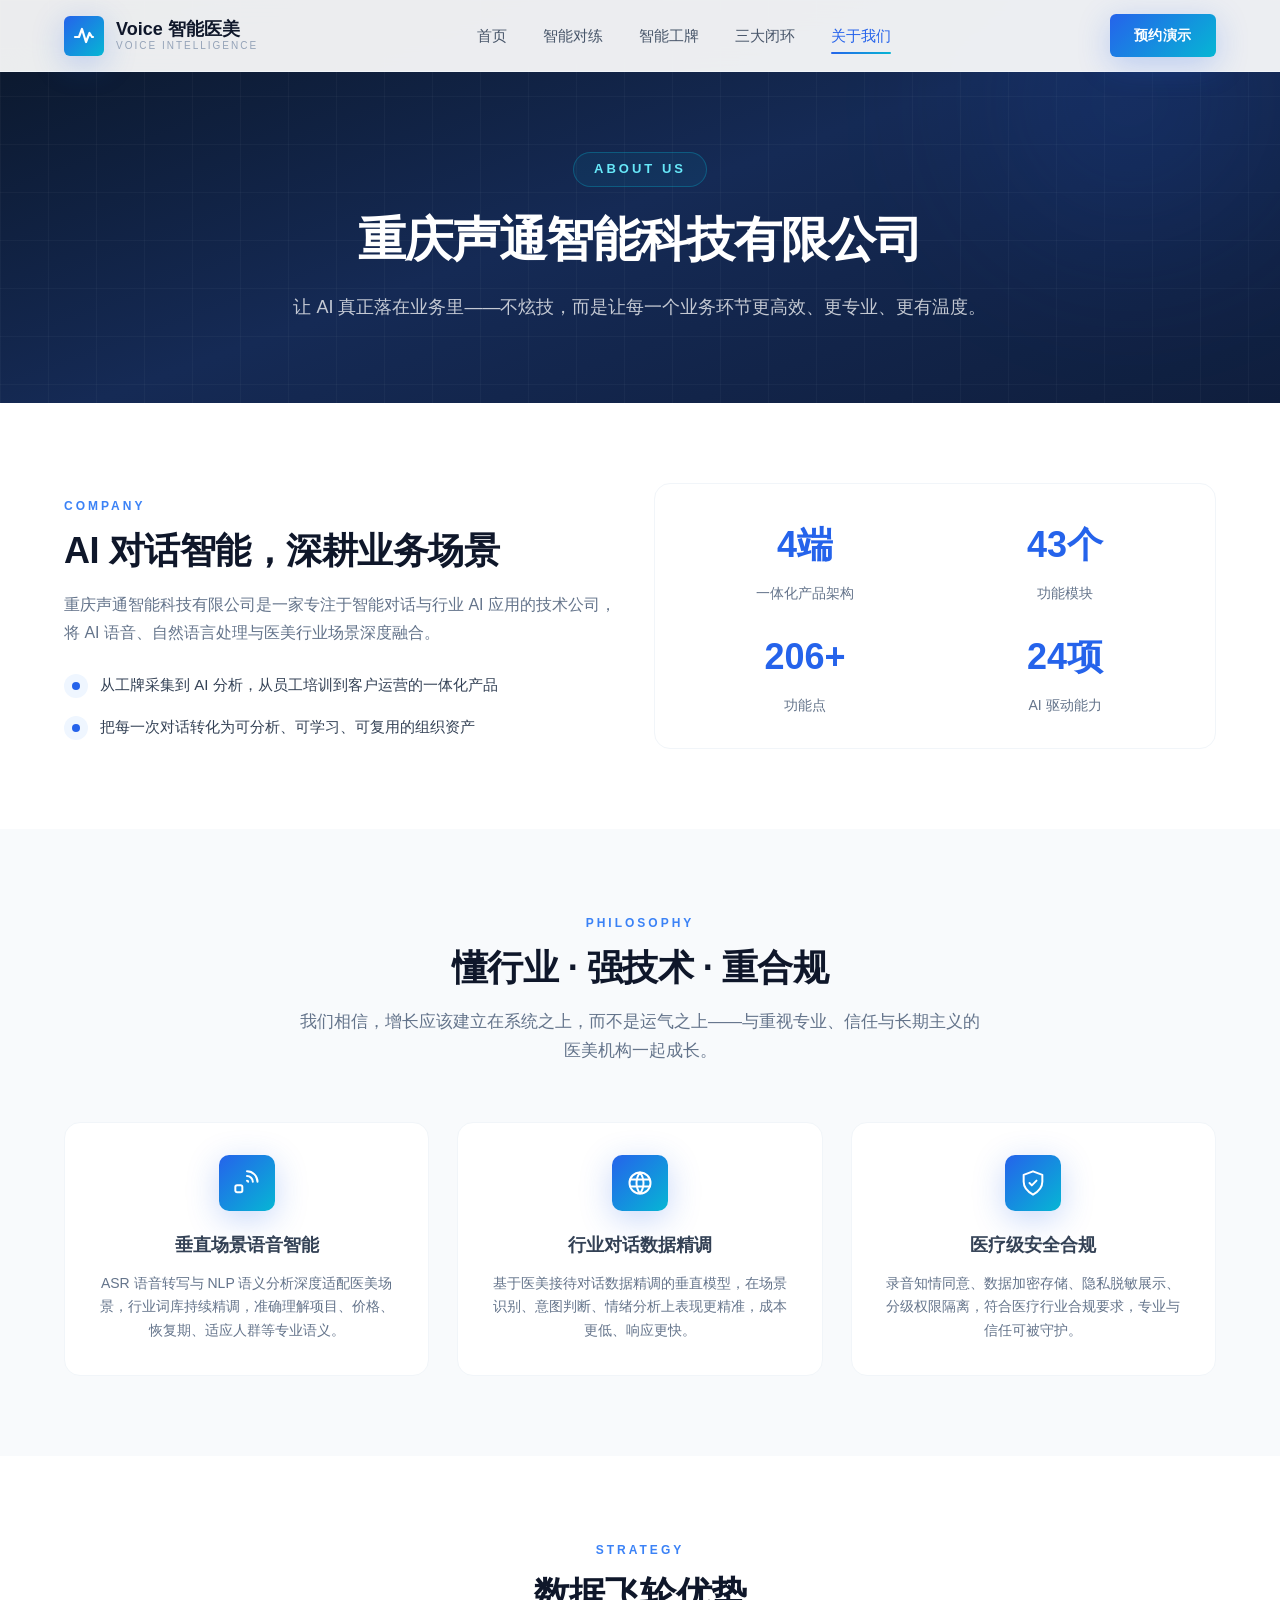
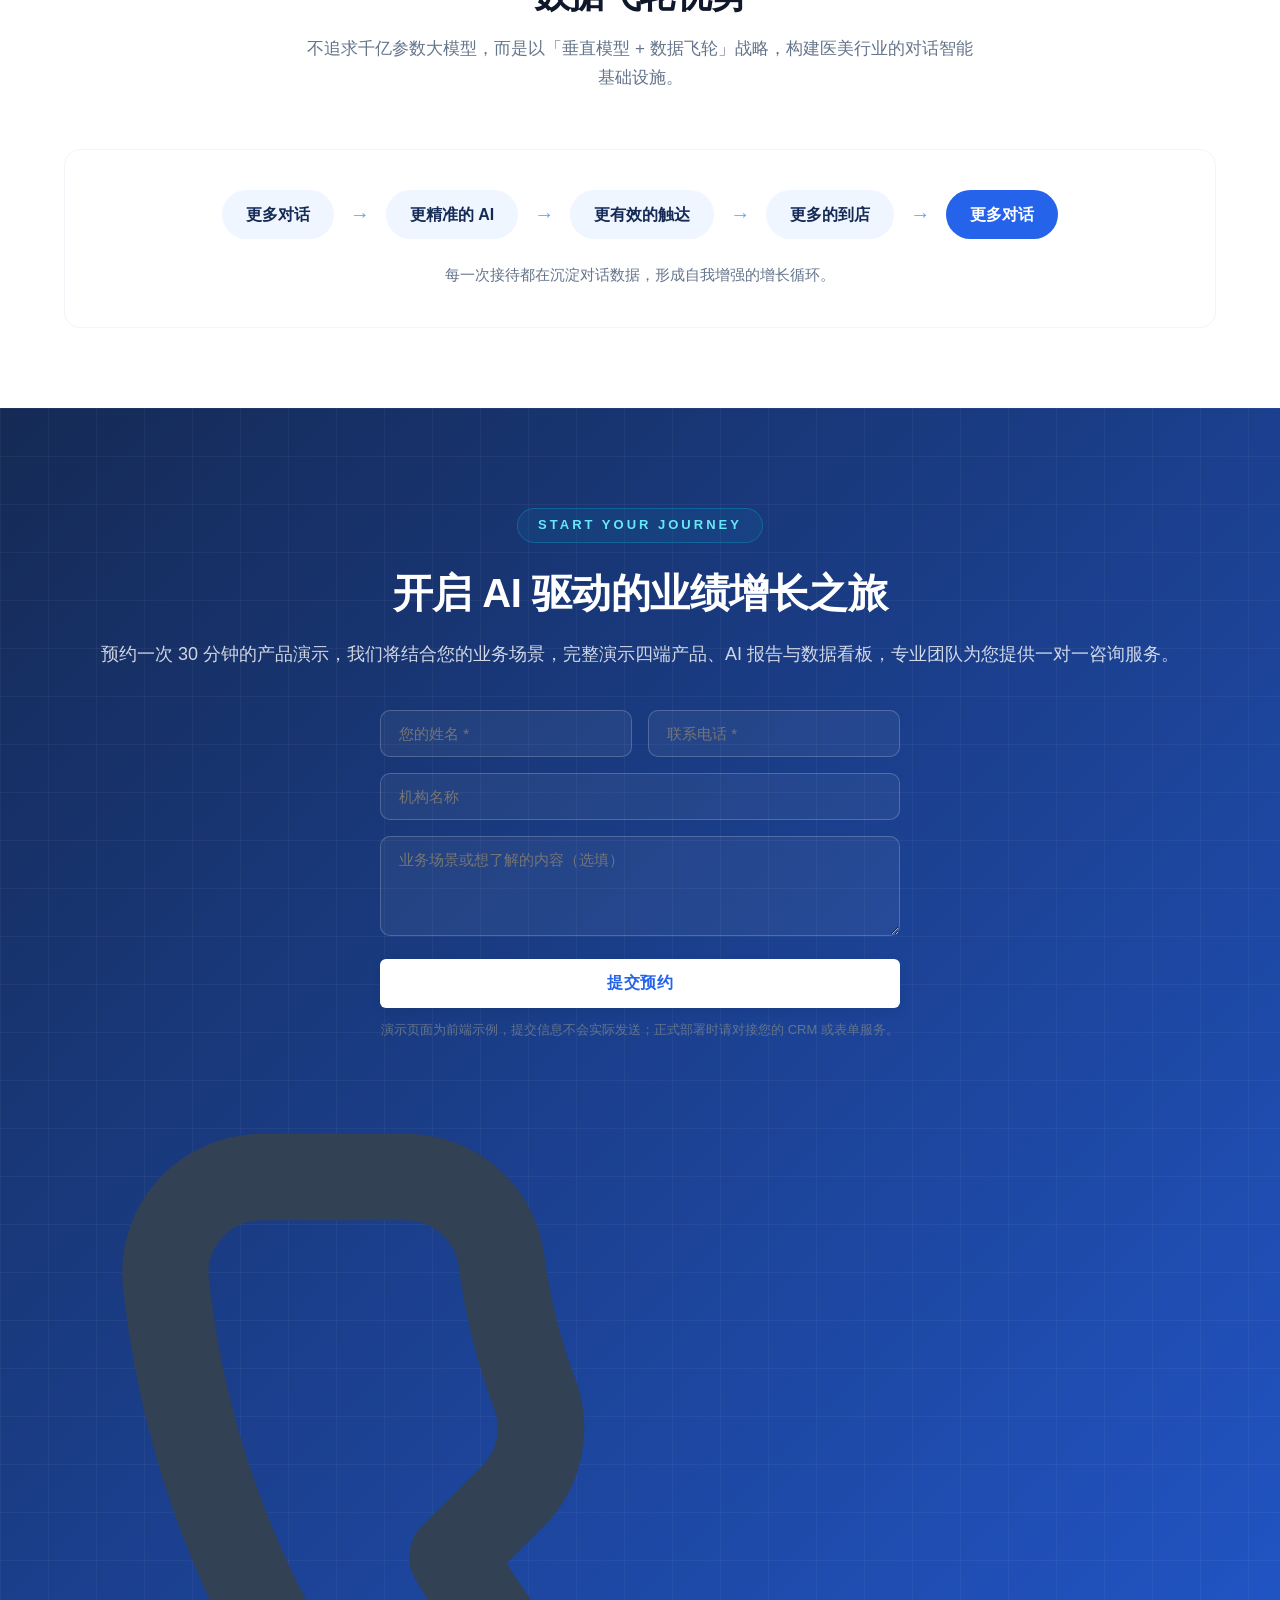
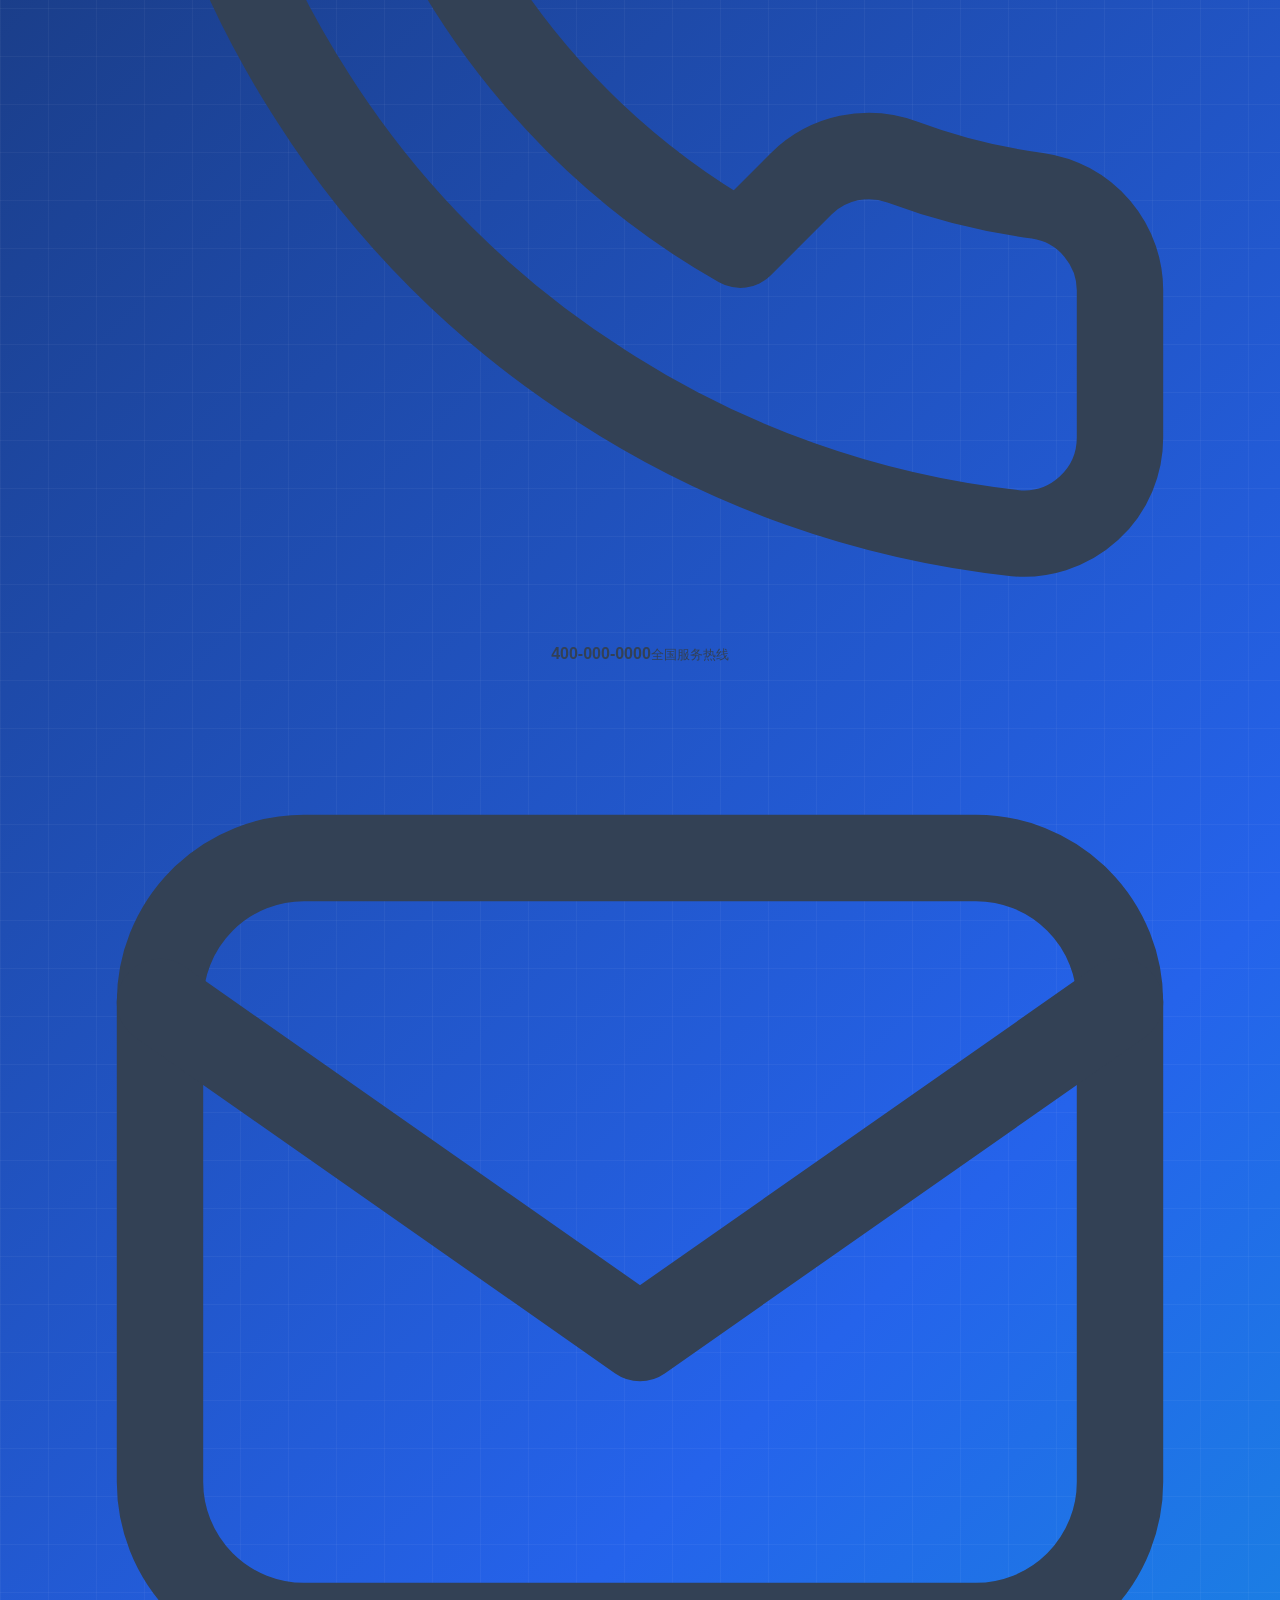
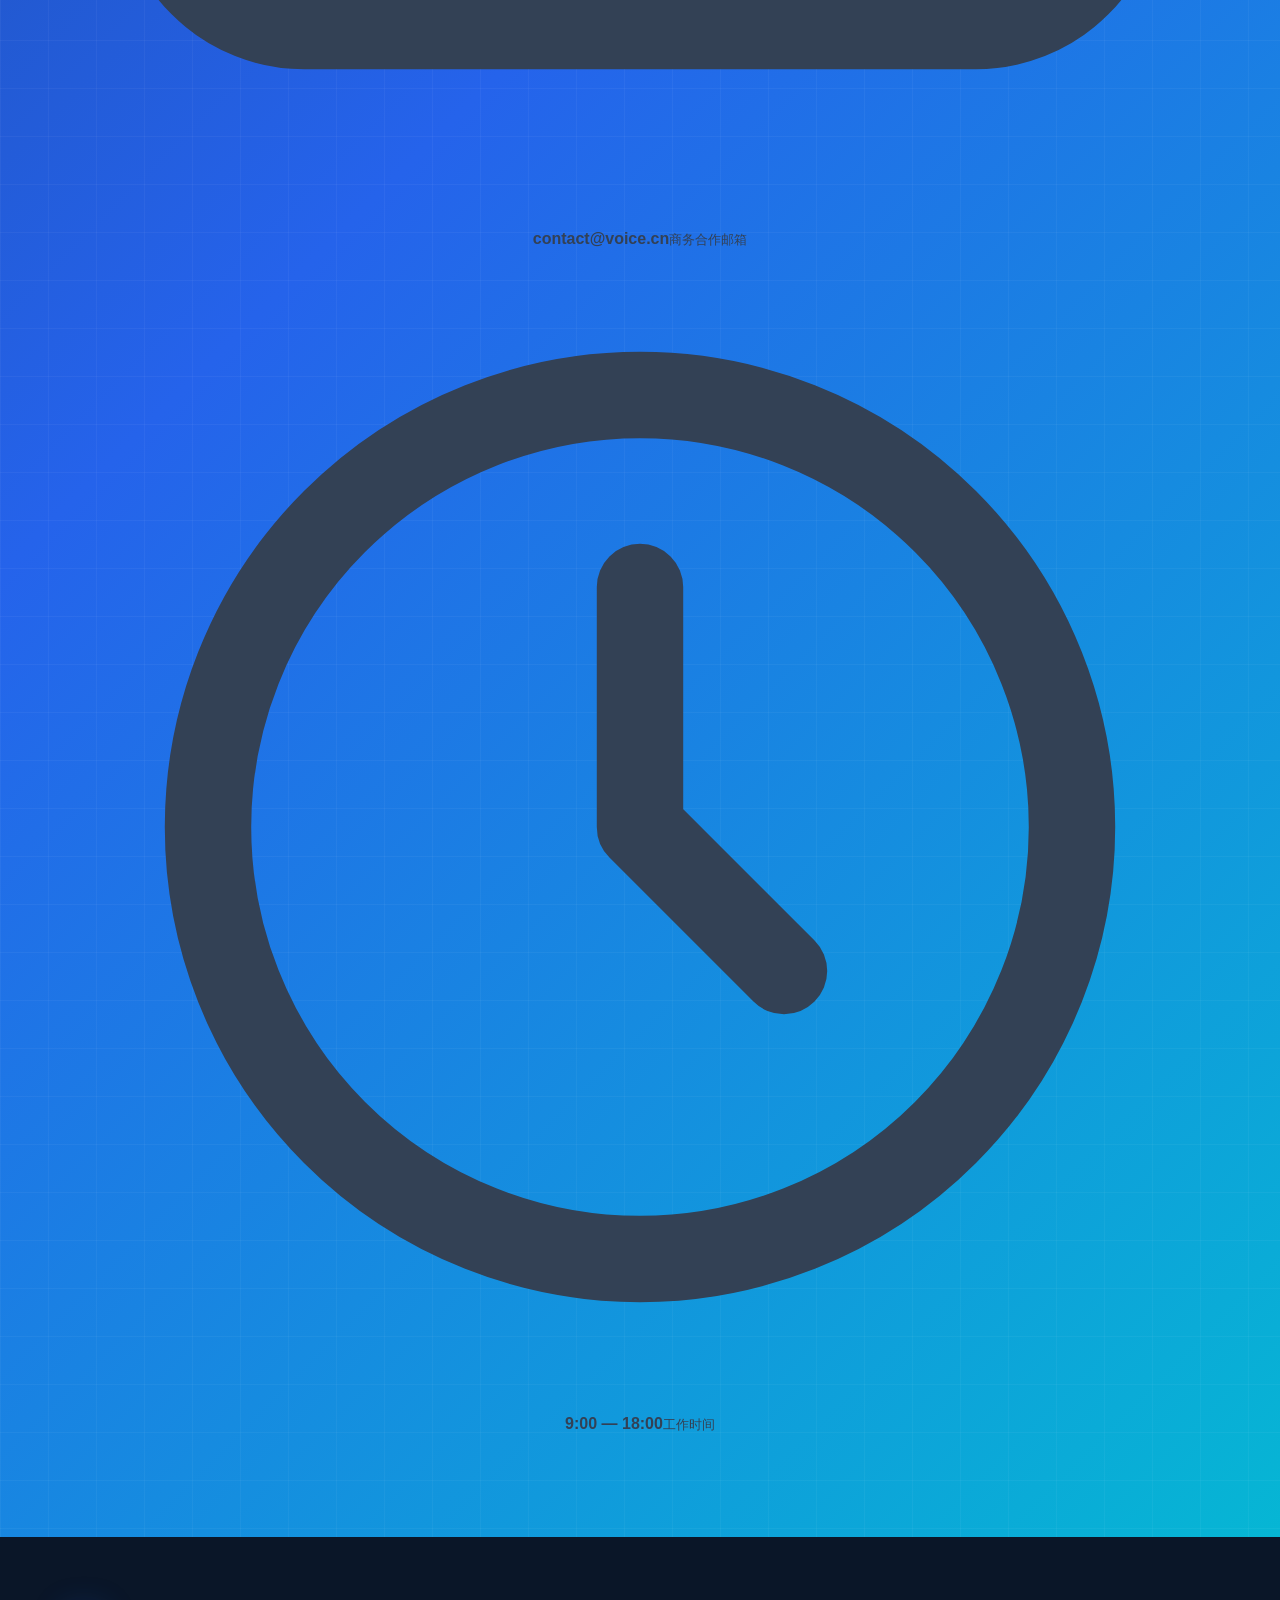
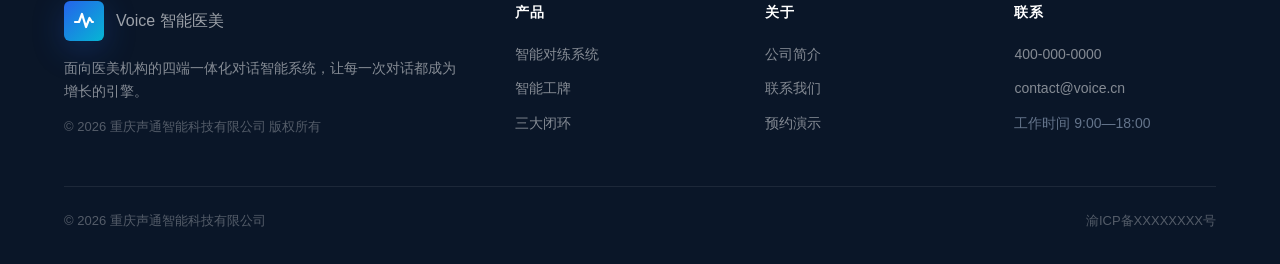
==== about.html @ 29c5d03e "重构官网：科技蓝设计系统 + 5页面多页站点 - 全新科技蓝视觉系统（Pure Tech Blue），替换旧版紫色主题 - 5页面：index(首页) / product-coach(智能对练) / " ====
<!DOCTYPE html>
<html lang="zh-CN">
<head>
<meta charset="UTF-8">
<meta name="viewport" content="width=device-width, initial-scale=1.0">
<title>关于我们 | Voice 智能医美 · 重庆声通智能科技</title>
<meta name="description" content="重庆声通智能科技有限公司，专注智能对话与行业 AI 应用，让 AI 真正落在业务里。">
<link rel="icon" href="data:image/svg+xml,%3Csvg xmlns='http://www.w3.org/2000/svg' viewBox='0 0 64 64'%3E%3Cdefs%3E%3ClinearGradient id='g' x1='0' y1='0' x2='64' y2='64'%3E%3Cstop offset='0' stop-color='%232563eb'/%3E%3Cstop offset='1' stop-color='%2306b6d4'/%3E%3C/linearGradient%3E%3C/defs%3E%3Crect width='64' height='64' rx='16' fill='url(%23g)'/%3E%3Cpath d='M12 36h8l5-12 8 22 7-16 5 6h7' fill='none' stroke='%23fff' stroke-width='4.5' stroke-linecap='round' stroke-linejoin='round'/%3E%3C/svg%3E">
<link rel="stylesheet" href="./assets/voice.css">
</head>
<body>

<!-- ============ HEADER ============ -->
<header class="site-header" id="siteHeader">
  <div class="header-inner">
    <a class="logo" href="./index.html">
      <span class="logo-mark"><svg viewBox="0 0 24 24" fill="none" stroke="#fff" stroke-width="2.2" stroke-linecap="round" stroke-linejoin="round"><path d="M3 13h4l3-8 4 13 3.5-9 2.5 4H21"></path></svg></span>
      <span>Voice 智能医美<small>VOICE INTELLIGENCE</small></span>
    </a>
    <nav class="nav">
      <a class="nav__link" href="./index.html">首页</a>
      <a class="nav__link" href="./product-coach.html">智能对练</a>
      <a class="nav__link" href="./product-badge.html">智能工牌</a>
      <a class="nav__link" href="./closed-loop.html">三大闭环</a>
      <a class="nav__link active" href="./about.html">关于我们</a>
    </nav>
    <div class="header-actions">
      <a class="btn btn-primary" href="#contact">预约演示</a>
      <button class="nav-toggle" id="navToggle" aria-label="菜单"><span class="nav-toggle__bar"></span><span class="nav-toggle__bar"></span><span class="nav-toggle__bar"></span></button>
    </div>
  </div>
  <div class="nav-panel" id="navPanel">
    <a href="./index.html">首页</a><a href="./product-coach.html">智能对练</a><a href="./product-badge.html">智能工牌</a><a href="./closed-loop.html">三大闭环</a><a href="./about.html">关于我们</a><a href="#contact" class="btn btn-primary">预约演示</a>
  </div>
</header>

<!-- ============ PAGE HERO ============ -->
<section class="page-hero">
  <div class="hero-grid"></div>
  <div class="hero-glow hero-glow--1"></div>
  <div class="container">
    <div class="hero-kicker">ABOUT US</div>
    <h1 class="page-hero__title">重庆声通智能科技有限公司</h1>
    <p class="page-hero__desc">让 AI 真正落在业务里——不炫技，而是让每一个业务环节更高效、更专业、更有温度。</p>
  </div>
</section>

<!-- ============ 公司简介 ============ -->
<section class="section">
  <div class="container">
    <div class="grid-2" style="align-items:center;">
      <div class="sr-item">
        <span class="section-kicker">COMPANY</span>
        <h2 class="section-title" style="text-align:left;">AI 对话智能，深耕业务场景</h2>
        <p style="font-size:16px;color:var(--gray-500);line-height:1.8;margin-bottom:24px;">重庆声通智能科技有限公司是一家专注于智能对话与行业 AI 应用的技术公司，将 AI 语音、自然语言处理与医美行业场景深度融合。</p>
        <ul style="display:flex;flex-direction:column;gap:16px;">
          <li style="display:flex;gap:12px;align-items:start;">
            <span style="width:24px;height:24px;background:var(--blue-50);border-radius:50%;display:flex;align-items:center;justify-content:center;flex-shrink:0;margin-top:2px;">
              <span style="width:8px;height:8px;background:var(--blue-600);border-radius:50%;"></span>
            </span>
            <span style="font-size:15px;color:var(--gray-700);line-height:1.7;">从工牌采集到 AI 分析，从员工培训到客户运营的一体化产品</span>
          </li>
          <li style="display:flex;gap:12px;align-items:start;">
            <span style="width:24px;height:24px;background:var(--blue-50);border-radius:50%;display:flex;align-items:center;justify-content:center;flex-shrink:0;margin-top:2px;">
              <span style="width:8px;height:8px;background:var(--blue-600);border-radius:50%;"></span>
            </span>
            <span style="font-size:15px;color:var(--gray-700);line-height:1.7;">把每一次对话转化为可分析、可学习、可复用的组织资产</span>
          </li>
        </ul>
      </div>
      <div class="card sr-item" style="transition-delay:0.1s;">
        <div style="display:grid;grid-template-columns:1fr 1fr;gap:24px;text-align:center;">
          <div>
            <div style="font-size:36px;font-weight:700;color:var(--blue-600);margin-bottom:8px;">4端</div>
            <div style="font-size:14px;color:var(--gray-500);">一体化产品架构</div>
          </div>
          <div>
            <div style="font-size:36px;font-weight:700;color:var(--blue-600);margin-bottom:8px;">43个</div>
            <div style="font-size:14px;color:var(--gray-500);">功能模块</div>
          </div>
          <div>
            <div style="font-size:36px;font-weight:700;color:var(--blue-600);margin-bottom:8px;">206+</div>
            <div style="font-size:14px;color:var(--gray-500);">功能点</div>
          </div>
          <div>
            <div style="font-size:36px;font-weight:700;color:var(--blue-600);margin-bottom:8px;">24项</div>
            <div style="font-size:14px;color:var(--gray-500);">AI 驱动能力</div>
          </div>
        </div>
      </div>
    </div>
  </div>
</section>

<!-- ============ 核心理念 ============ -->
<section class="section section--gray">
  <div class="container">
    <div class="section-head">
      <span class="section-kicker">PHILOSOPHY</span>
      <h2 class="section-title">懂行业 · 强技术 · 重合规</h2>
      <p class="section-desc">我们相信，增长应该建立在系统之上，而不是运气之上——与重视专业、信任与长期主义的医美机构一起成长。</p>
    </div>
    <div class="grid-3">
      <div class="card sr-item" style="text-align:center;">
        <div class="loop-card__icon" style="margin:0 auto 20px;"><svg viewBox="0 0 24 24" fill="none" stroke="currentColor" stroke-width="1.7" stroke-linecap="round" stroke-linejoin="round"><path d="M12 2a9 9 0 0 1 9 9"></path><path d="M12 6a5 5 0 0 1 5 5"></path><path d="M12 10a1 1 0 0 1 1 1"></path><rect x="2" y="14" width="6" height="6" rx="1.5"></rect></svg></div>
        <h3 style="font-size:18px;font-weight:700;margin-bottom:12px;">垂直场景语音智能</h3>
        <p style="font-size:14px;color:var(--gray-500);line-height:1.7;">ASR 语音转写与 NLP 语义分析深度适配医美场景，行业词库持续精调，准确理解项目、价格、恢复期、适应人群等专业语义。</p>
      </div>
      <div class="card sr-item" style="text-align:center;transition-delay:0.1s;">
        <div class="loop-card__icon" style="margin:0 auto 20px;"><svg viewBox="0 0 24 24" fill="none" stroke="currentColor" stroke-width="1.7" stroke-linecap="round" stroke-linejoin="round"><circle cx="12" cy="12" r="9"></circle><path d="M3.6 9h16.8M3.6 15h16.8M12 3a15 15 0 0 1 0 18M12 3a15 15 0 0 0 0 18"></path></svg></div>
        <h3 style="font-size:18px;font-weight:700;margin-bottom:12px;">行业对话数据精调</h3>
        <p style="font-size:14px;color:var(--gray-500);line-height:1.7;">基于医美接待对话数据精调的垂直模型，在场景识别、意图判断、情绪分析上表现更精准，成本更低、响应更快。</p>
      </div>
      <div class="card sr-item" style="text-align:center;transition-delay:0.2s;">
        <div class="loop-card__icon" style="margin:0 auto 20px;"><svg viewBox="0 0 24 24" fill="none" stroke="currentColor" stroke-width="1.7" stroke-linecap="round" stroke-linejoin="round"><path d="M12 2l8 3v6c0 5-3.5 8.5-8 11-4.5-2.5-8-6-8-11V5l8-3z"></path><path d="M9 12l2 2 4-4"></path></svg></div>
        <h3 style="font-size:18px;font-weight:700;margin-bottom:12px;">医疗级安全合规</h3>
        <p style="font-size:14px;color:var(--gray-500);line-height:1.7;">录音知情同意、数据加密存储、隐私脱敏展示、分级权限隔离，符合医疗行业合规要求，专业与信任可被守护。</p>
      </div>
    </div>
  </div>
</section>

<!-- ============ 数据飞轮战略 ============ -->
<section class="section">
  <div class="container">
    <div class="section-head">
      <span class="section-kicker">STRATEGY</span>
      <h2 class="section-title">数据飞轮优势</h2>
      <p class="section-desc">不追求千亿参数大模型，而是以「垂直模型 + 数据飞轮」战略，构建医美行业的对话智能基础设施。</p>
    </div>
    <div class="card sr-item" style="padding:40px;text-align:center;">
      <div style="display:flex;flex-wrap:wrap;align-items:center;justify-content:center;gap:16px;font-size:16px;font-weight:600;color:var(--gray-700);">
        <span style="padding:12px 24px;background:var(--blue-50);border-radius:9999px;color:var(--blue-700);">更多对话</span>
        <span style="color:var(--blue-400);font-size:20px;">→</span>
        <span style="padding:12px 24px;background:var(--blue-50);border-radius:9999px;color:var(--blue-700);">更精准的 AI</span>
        <span style="color:var(--blue-400);font-size:20px;">→</span>
        <span style="padding:12px 24px;background:var(--blue-50);border-radius:9999px;color:var(--blue-700);">更有效的触达</span>
        <span style="color:var(--blue-400);font-size:20px;">→</span>
        <span style="padding:12px 24px;background:var(--blue-50);border-radius:9999px;color:var(--blue-700);">更多的到店</span>
        <span style="color:var(--blue-400);font-size:20px;">→</span>
        <span style="padding:12px 24px;background:var(--blue-600);border-radius:9999px;color:var(--white);">更多对话</span>
      </div>
      <p style="font-size:15px;color:var(--gray-500);margin-top:24px;max-width:600px;margin-left:auto;margin-right:auto;">每一次接待都在沉淀对话数据，形成自我增强的增长循环。</p>
    </div>
  </div>
</section>

<!-- ============ 联系/预约 ============ -->
<section class="cta-section" id="contact">
  <div class="container">
    <div class="cta-content">
      <div class="hero-kicker" style="margin-bottom:24px;">START YOUR JOURNEY</div>
      <h2 class="cta-title">开启 AI 驱动的业绩增长之旅</h2>
      <p class="cta-desc">预约一次 30 分钟的产品演示，我们将结合您的业务场景，完整演示四端产品、AI 报告与数据看板，专业团队为您提供一对一咨询服务。</p>
      <form id="demoForm" style="max-width:520px;margin:0 auto 40px;">
        <div style="display:flex;gap:16px;margin-bottom:16px;">
          <input type="text" placeholder="您的姓名 *" required style="flex:1;padding:14px 18px;border:1px solid rgba(255,255,255,0.2);background:rgba(255,255,255,0.05);border-radius:10px;color:white;font-size:15px;font-family:inherit;outline:none;" onfocus="this.style.borderColor='rgba(37,99,235,0.6)'" onblur="this.style.borderColor='rgba(255,255,255,0.2)'">
          <input type="tel" placeholder="联系电话 *" required style="flex:1;padding:14px 18px;border:1px solid rgba(255,255,255,0.2);background:rgba(255,255,255,0.05);border-radius:10px;color:white;font-size:15px;font-family:inherit;outline:none;" onfocus="this.style.borderColor='rgba(37,99,235,0.6)'" onblur="this.style.borderColor='rgba(255,255,255,0.2)'">
        </div>
        <input type="text" placeholder="机构名称" style="width:100%;padding:14px 18px;border:1px solid rgba(255,255,255,0.2);background:rgba(255,255,255,0.05);border-radius:10px;color:white;font-size:15px;font-family:inherit;outline:none;margin-bottom:16px;" onfocus="this.style.borderColor='rgba(37,99,235,0.6)'" onblur="this.style.borderColor='rgba(255,255,255,0.2)'">
        <textarea placeholder="业务场景或想了解的内容（选填）" style="width:100%;padding:14px 18px;border:1px solid rgba(255,255,255,0.2);background:rgba(255,255,255,0.05);border-radius:10px;color:white;font-size:15px;font-family:inherit;outline:none;margin-bottom:16px;min-height:100px;resize:vertical;" onfocus="this.style.borderColor='rgba(37,99,235,0.6)'" onblur="this.style.borderColor='rgba(255,255,255,0.2)'"></textarea>
        <button type="submit" class="btn btn-white btn-lg" style="width:100%;">提交预约</button>
        <p style="font-size:13px;color:var(--gray-500);margin-top:12px;">演示页面为前端示例，提交信息不会实际发送；正式部署时请对接您的 CRM 或表单服务。</p>
      </form>
      <div id="formOk" style="display:none;max-width:400px;margin:0 auto 40px;padding:32px;background:rgba(37,99,235,0.1);border:1px solid rgba(37,99,235,0.3);border-radius:16px;">
        <b style="font-size:20px;color:white;display:block;margin-bottom:8px;">提交成功</b>
        <p style="font-size:15px;color:var(--gray-300);">我们将在 1 个工作日内与您联系。</p>
      </div>
      <div class="cta-contact">
        <div class="cta-contact-item">
          <svg viewBox="0 0 24 24" fill="none" stroke="currentColor" stroke-width="1.8" stroke-linecap="round" stroke-linejoin="round"><path d="M22 16.92v3a2 2 0 0 1-2.18 2 19.79 19.79 0 0 1-8.63-3.07 19.5 19.5 0 0 1-6-6 19.79 19.79 0 0 1-3.07-8.67A2 2 0 0 1 4.11 2h3a2 2 0 0 1 2 1.72c.127.96.361 1.903.7 2.81a2 2 0 0 1-.45 2.11L8.09 9.91a16 16 0 0 0 6 6l1.27-1.27a2 2 0 0 1 2.11-.45c.907.339 1.85.573 2.81.7A2 2 0 0 1 22 16.92z"></path></svg>
          <span><b>400-000-0000</b><small>全国服务热线</small></span>
        </div>
        <div class="cta-contact-item">
          <svg viewBox="0 0 24 24" fill="none" stroke="currentColor" stroke-width="1.8" stroke-linecap="round" stroke-linejoin="round"><rect x="2" y="4" width="20" height="16" rx="3"></rect><path d="M2 7l10 7L22 7"></path></svg>
          <span><b>contact@voice.cn</b><small>商务合作邮箱</small></span>
        </div>
        <div class="cta-contact-item">
          <svg viewBox="0 0 24 24" fill="none" stroke="currentColor" stroke-width="1.8" stroke-linecap="round" stroke-linejoin="round"><circle cx="12" cy="12" r="9"></circle><path d="M12 7v5l3 3"></path></svg>
          <span><b>9:00 — 18:00</b><small>工作时间</small></span>
        </div>
      </div>
    </div>
  </div>
</section>

<!-- ============ FOOTER ============ -->
<footer class="site-footer">
  <div class="container">
    <div class="footer-grid">
      <div class="footer-brand">
        <a class="logo" href="./index.html"><span class="logo-mark"><svg viewBox="0 0 24 24" fill="none" stroke="#fff" stroke-width="2.2" stroke-linecap="round" stroke-linejoin="round"><path d="M3 13h4l3-8 4 13 3.5-9 2.5 4H21"></path></svg></span>Voice 智能医美</a>
        <p>面向医美机构的四端一体化对话智能系统，让每一次对话都成为增长的引擎。</p>
        <p class="copyright">&copy; 2026 重庆声通智能科技有限公司 版权所有</p>
      </div>
      <div class="footer-col"><h4>产品</h4><a href="./product-coach.html">智能对练系统</a><a href="./product-badge.html">智能工牌</a><a href="./closed-loop.html">三大闭环</a></div>
      <div class="footer-col"><h4>关于</h4><a href="./about.html">公司简介</a><a href="./about.html#contact">联系我们</a><a href="./about.html#contact">预约演示</a></div>
      <div class="footer-col"><h4>联系</h4><a href="tel:4000000000">400-000-0000</a><a href="mailto:contact@voice.cn">contact@voice.cn</a><a style="color:var(--gray-500);">工作时间 9:00—18:00</a></div>
    </div>
    <div class="footer-bottom"><span>&copy; 2026 重庆声通智能科技有限公司</span><span>渝ICP备XXXXXXXX号</span></div>
  </div>
</footer>
<script src="./assets/voice.js"></script>
</body>
</html>
---- assets/voice.css ----
/* ========================================================================
   Voice 智能医美 — 官网科技蓝设计系统
   Pure Tech Blue · Microsoft YaHei · B2B Professional
   ======================================================================== */

:root {
  /* —— 品牌色 —— */
  --blue-900: #0a1628;
  --blue-800: #0f1e3d;
  --blue-700: #152a55;
  --blue-600: #2563eb;
  --blue-500: #3b82f6;
  --blue-400: #60a5fa;
  --blue-300: #93c5fd;
  --blue-200: #bfdbfe;
  --blue-100: #dbeafe;
  --blue-50: #eff6ff;

  --cyan: #06b6d4;
  --cyan-light: #67e8f9;
  --cyan-dark: #0891b2;

  /* —— 中性色 —— */
  --gray-900: #0f172a;
  --gray-800: #1e293b;
  --gray-700: #334155;
  --gray-600: #475569;
  --gray-500: #64748b;
  --gray-400: #94a3b8;
  --gray-300: #cbd5e1;
  --gray-200: #e2e8f0;
  --gray-100: #f1f5f9;
  --gray-50: #f8fafc;

  /* —— 功能色 —— */
  --white: #ffffff;
  --bg: #ffffff;
  --bg-soft: #f8fafc;

  /* —— 渐变 —— */
  --grad-primary: linear-gradient(135deg, #2563eb 0%, #06b6d4 100%);
  --grad-hero: linear-gradient(160deg, #0a1628 0%, #152a55 50%, #0f1e3d 100%);
  --grad-cta: linear-gradient(135deg, #152a55 0%, #2563eb 60%, #06b6d4 100%);
  --grad-card: linear-gradient(180deg, #ffffff 0%, #f8fafc 100%);

  /* —— 阴影 —— */
  --shadow-sm: 0 1px 2px rgba(15,23,42,0.06);
  --shadow-md: 0 4px 12px rgba(15,23,42,0.08);
  --shadow-lg: 0 12px 32px rgba(15,23,42,0.12);
  --shadow-xl: 0 24px 64px rgba(15,23,42,0.16);
  --shadow-blue: 0 8px 32px rgba(37,99,235,0.25);
  --shadow-cyan: 0 8px 32px rgba(6,182,212,0.20);

  /* —— 圆角 —— */
  --radius-sm: 6px;
  --radius-md: 10px;
  --radius-lg: 16px;
  --radius-xl: 24px;
  --radius-full: 9999px;

  /* —— 布局 —— */
  --container: 1200px;
  --header-h: 72px;
  --transition: 0.3s cubic-bezier(0.4, 0, 0.2, 1);
}

/* ===================== Reset ===================== */
*, *::before, *::after { margin: 0; padding: 0; box-sizing: border-box; }
html { font-size: 16px; scroll-behavior: smooth; -webkit-text-size-adjust: 100%; }
body {
  font-family: "Microsoft YaHei", "微软雅黑", "PingFang SC", "Helvetica Neue", Arial, sans-serif;
  color: var(--gray-700);
  background: var(--bg);
  line-height: 1.6;
  -webkit-font-smoothing: antialiased;
  -moz-osx-font-smoothing: grayscale;
  overflow-x: hidden;
}
a { color: inherit; text-decoration: none; }
img { max-width: 100%; display: block; }
ul, ol { list-style: none; }
button { border: none; background: none; cursor: pointer; font-family: inherit; }

/* ===================== 容器 ===================== */
.container {
  max-width: var(--container);
  margin: 0 auto;
  padding: 0 24px;
}

/* ===================== 按钮 ===================== */
.btn {
  display: inline-flex;
  align-items: center;
  justify-content: center;
  gap: 8px;
  padding: 10px 24px;
  border-radius: var(--radius-sm);
  font-size: 14px;
  font-weight: 600;
  letter-spacing: 0.5px;
  transition: all var(--transition);
  white-space: nowrap;
}
.btn-primary {
  background: var(--grad-primary);
  color: #fff;
  box-shadow: var(--shadow-blue);
}
.btn-primary:hover {
  transform: translateY(-2px);
  box-shadow: 0 12px 36px rgba(37,99,235,0.35);
}
.btn-white {
  background: #fff;
  color: var(--blue-600);
  box-shadow: var(--shadow-md);
}
.btn-white:hover {
  transform: translateY(-2px);
  box-shadow: var(--shadow-lg);
}
.btn-lg {
  padding: 14px 36px;
  font-size: 16px;
}
.btn-outline {
  background: transparent;
  color: var(--blue-600);
  border: 2px solid var(--blue-200);
}
.btn-outline:hover {
  border-color: var(--blue-500);
  background: var(--blue-50);
}

/* ===================== Header ===================== */
.site-header {
  position: fixed;
  top: 0; left: 0; right: 0;
  height: var(--header-h);
  background: rgba(255,255,255,0.92);
  backdrop-filter: blur(16px);
  -webkit-backdrop-filter: blur(16px);
  border-bottom: 1px solid var(--gray-100);
  z-index: 1000;
  transition: all var(--transition);
}
.site-header.is-scrolled {
  box-shadow: var(--shadow-md);
  background: rgba(255,255,255,0.98);
}
.header-inner {
  max-width: var(--container);
  height: 100%;
  margin: 0 auto;
  padding: 0 24px;
  display: flex;
  align-items: center;
  justify-content: space-between;
  gap: 24px;
}

/* —— Logo —— */
.logo {
  display: flex;
  align-items: center;
  gap: 12px;
  flex-shrink: 0;
}
.logo-mark {
  width: 40px; height: 40px;
  background: var(--grad-primary);
  border-radius: var(--radius-sm);
  display: flex;
  align-items: center;
  justify-content: center;
  flex-shrink: 0;
  box-shadow: var(--shadow-blue);
}
.logo-mark svg { width: 24px; height: 24px; }
.logo > span:last-child {
  font-size: 18px;
  font-weight: 700;
  color: var(--gray-900);
  line-height: 1.2;
  display: flex;
  flex-direction: column;
}
.logo small {
  font-size: 10px;
  font-weight: 500;
  color: var(--gray-400);
  letter-spacing: 2px;
  text-transform: uppercase;
}

/* —— Nav —— */
.nav {
  display: flex;
  align-items: center;
  gap: 4px;
}
.nav__link {
  padding: 8px 16px;
  font-size: 15px;
  font-weight: 500;
  color: var(--gray-600);
  border-radius: var(--radius-sm);
  transition: all var(--transition);
  position: relative;
}
.nav__link:hover {
  color: var(--blue-600);
  background: var(--blue-50);
}
.nav__link.active {
  color: var(--blue-600);
}
.nav__link.active::after {
  content: '';
  position: absolute;
  bottom: 2px;
  left: 16px; right: 16px;
  height: 2px;
  background: var(--grad-primary);
  border-radius: 2px;
}

/* —— Header Actions —— */
.header-actions {
  display: flex;
  align-items: center;
  gap: 16px;
  flex-shrink: 0;
}

/* —— Mobile Toggle —— */
.nav-toggle {
  display: none;
  flex-direction: column;
  justify-content: center;
  gap: 5px;
  width: 32px; height: 32px;
}
.nav-toggle__bar {
  display: block;
  width: 24px; height: 3px;
  background: var(--gray-700);
  border-radius: 2px;
  transition: all var(--transition);
}
.site-header.nav-open .nav-toggle__bar:nth-child(1) { transform: translateY(8px) rotate(45deg); }
.site-header.nav-open .nav-toggle__bar:nth-child(2) { opacity: 0; }
.site-header.nav-open .nav-toggle__bar:nth-child(3) { transform: translateY(-8px) rotate(-45deg); }

/* —— Mobile Panel —— */
.nav-panel {
  display: none;
  position: absolute;
  top: var(--header-h);
  left: 0; right: 0;
  background: #fff;
  border-bottom: 1px solid var(--gray-200);
  padding: 16px 24px;
  flex-direction: column;
  gap: 4px;
  box-shadow: var(--shadow-md);
}
.nav-panel.open {
  display: flex;
}
.nav-panel a {
  padding: 12px 16px;
  font-size: 15px;
  font-weight: 500;
  color: var(--gray-700);
  border-radius: var(--radius-sm);
  transition: background var(--transition);
}
.nav-panel a:hover { background: var(--blue-50); color: var(--blue-600); }
.nav-panel .btn { margin-top: 8px; }

/* ===================== Hero (Page) ===================== */
.page-hero {
  position: relative;
  padding: calc(var(--header-h) + 80px) 0 80px;
  background: var(--grad-hero);
  overflow: hidden;
  text-align: center;
}
.page-hero .container { position: relative; z-index: 2; }
.hero-kicker {
  display: inline-block;
  font-size: 13px;
  font-weight: 700;
  letter-spacing: 3px;
  color: var(--cyan-light);
  margin-bottom: 24px;
  padding: 6px 20px;
  border: 1px solid rgba(6,182,212,0.3);
  border-radius: var(--radius-full);
  background: rgba(6,182,212,0.08);
}
.page-hero__title {
  font-size: 48px;
  font-weight: 800;
  color: #fff;
  line-height: 1.2;
  margin-bottom: 24px;
  letter-spacing: -1px;
}
.page-hero__desc {
  font-size: 18px;
  color: rgba(255,255,255,0.75);
  line-height: 1.7;
  max-width: 720px;
  margin: 0 auto;
}

/* —— Hero Grid bg —— */
.hero-grid {
  position: absolute;
  inset: 0;
  background-image:
    linear-gradient(rgba(255,255,255,0.03) 1px, transparent 1px),
    linear-gradient(90deg, rgba(255,255,255,0.03) 1px, transparent 1px);
  background-size: 48px 48px;
  z-index: 1;
}
.hero-glow {
  position: absolute;
  border-radius: 50%;
  filter: blur(80px);
  z-index: 1;
  opacity: 0.5;
}
.hero-glow--1 {
  width: 400px; height: 400px;
  background: radial-gradient(circle, rgba(37,99,235,0.4), transparent 70%);
  top: -100px; right: -50px;
}
.hero-glow--2 {
  width: 300px; height: 300px;
  background: radial-gradient(circle, rgba(6,182,212,0.3), transparent 70%);
  bottom: -50px; left: -50px;
}

/* ===================== Sections ===================== */
.section {
  padding: 80px 0;
}
.section--gray {
  background: var(--bg-soft);
}
.section-head {
  text-align: center;
  margin-bottom: 56px;
}
.section-kicker {
  display: inline-block;
  font-size: 12px;
  font-weight: 700;
  letter-spacing: 3px;
  color: var(--blue-500);
  text-transform: uppercase;
  margin-bottom: 12px;
}
.section-title {
  font-size: 36px;
  font-weight: 800;
  color: var(--gray-900);
  line-height: 1.3;
  margin-bottom: 16px;
  letter-spacing: -0.5px;
}
.section-desc {
  font-size: 17px;
  color: var(--gray-500);
  line-height: 1.7;
  max-width: 680px;
  margin: 0 auto;
}

/* ===================== Grids ===================== */
.grid-2 {
  display: grid;
  grid-template-columns: repeat(2, 1fr);
  gap: 28px;
}
.grid-3 {
  display: grid;
  grid-template-columns: repeat(3, 1fr);
  gap: 28px;
}
.grid-4 {
  display: grid;
  grid-template-columns: repeat(4, 1fr);
  gap: 24px;
}

/* ===================== Card ===================== */
.card {
  background: #fff;
  border: 1px solid var(--gray-100);
  border-radius: var(--radius-lg);
  padding: 32px;
  transition: all var(--transition);
}
.card:hover {
  border-color: var(--blue-200);
  box-shadow: var(--shadow-lg);
  transform: translateY(-4px);
}

/* —— Icon —— */
.loop-card__icon {
  width: 56px; height: 56px;
  background: var(--grad-primary);
  border-radius: var(--radius-md);
  display: flex;
  align-items: center;
  justify-content: center;
  margin-bottom: 24px;
  color: #fff;
  box-shadow: var(--shadow-blue);
}
.loop-card__icon svg { width: 28px; height: 28px; }

/* —— Feature Pill —— */
.feature-pill {
  display: inline-flex;
  align-items: center;
  gap: 8px;
  padding: 8px 16px;
  background: var(--blue-50);
  border: 1px solid var(--blue-100);
  border-radius: var(--radius-full);
  font-size: 14px;
  font-weight: 500;
  color: var(--blue-700);
}
.feature-pill .check {
  width: 8px; height: 8px;
  background: var(--blue-600);
  border-radius: 50%;
  flex-shrink: 0;
}

/* —— Pain Card —— */
.pain-card {
  background: #fff;
  border: 1px solid var(--gray-100);
  border-radius: var(--radius-lg);
  padding: 32px 24px;
  text-align: center;
  transition: all var(--transition);
}
.pain-card:hover {
  border-color: var(--blue-200);
  box-shadow: var(--shadow-md);
  transform: translateY(-2px);
}
.pain-card__num {
  font-size: 32px;
  font-weight: 800;
  background: var(--grad-primary);
  -webkit-background-clip: text;
  background-clip: text;
  -webkit-text-fill-color: transparent;
  margin-bottom: 16px;
}
.pain-card__bad {
  font-size: 16px;
  font-weight: 600;
  color: var(--gray-400);
  margin-bottom: 12px;
  text-decoration: line-through;
  text-decoration-color: var(--gray-300);
}
.pain-card__good {
  font-size: 16px;
  font-weight: 700;
  color: var(--blue-600);
  margin-bottom: 8px;
}
.pain-card__desc {
  font-size: 14px;
  color: var(--gray-500);
  line-height: 1.6;
}

/* ===================== Scroll Reveal ===================== */
.sr-item {
  opacity: 0;
  transform: translateY(24px);
  transition: opacity 0.6s ease, transform 0.6s ease;
}
.sr-item.is-visible {
  opacity: 1;
  transform: translateY(0);
}

/* ===================== CTA ===================== */
.cta-section {
  position: relative;
  padding: 100px 0;
  background: var(--grad-cta);
  text-align: center;
  overflow: hidden;
}
.cta-section::before {
  content: '';
  position: absolute;
  inset: 0;
  background-image:
    linear-gradient(rgba(255,255,255,0.04) 1px, transparent 1px),
    linear-gradient(90deg, rgba(255,255,255,0.04) 1px, transparent 1px);
  background-size: 48px 48px;
}
.cta-content {
  position: relative;
  z-index: 2;
}
.cta-title {
  font-size: 40px;
  font-weight: 800;
  color: #fff;
  line-height: 1.3;
  margin-bottom: 20px;
  letter-spacing: -0.5px;
}
.cta-desc {
  font-size: 18px;
  color: rgba(255,255,255,0.8);
  line-height: 1.7;
  margin-bottom: 40px;
}

/* ===================== Footer ===================== */
.site-footer {
  background: var(--blue-900);
  color: rgba(255,255,255,0.6);
  padding: 64px 0 32px;
}
.footer-grid {
  display: grid;
  grid-template-columns: 2fr 1fr 1fr 1fr;
  gap: 48px;
  margin-bottom: 40px;
}
.footer-brand .logo > span:last-child { color: #fff; }
.footer-brand .logo small { color: rgba(255,255,255,0.3); }
.footer-brand p {
  margin-top: 16px;
  font-size: 14px;
  line-height: 1.7;
  color: rgba(255,255,255,0.5);
}
.footer-brand .copyright {
  margin-top: 12px;
  font-size: 13px;
  color: rgba(255,255,255,0.3);
}
.footer-col h4 {
  font-size: 14px;
  font-weight: 700;
  color: #fff;
  margin-bottom: 20px;
  letter-spacing: 1px;
}
.footer-col a {
  display: block;
  font-size: 14px;
  color: rgba(255,255,255,0.5);
  margin-bottom: 12px;
  transition: color var(--transition);
}
.footer-col a:hover { color: var(--cyan-light); }
.footer-bottom {
  border-top: 1px solid rgba(255,255,255,0.08);
  padding-top: 24px;
  display: flex;
  justify-content: space-between;
  font-size: 13px;
  color: rgba(255,255,255,0.3);
}

/* ===================== Stats (首页用) ===================== */
.stat-grid {
  display: grid;
  grid-template-columns: repeat(4, 1fr);
  gap: 24px;
}
.stat-card {
  text-align: center;
  padding: 32px 16px;
  background: rgba(255,255,255,0.05);
  border: 1px solid rgba(255,255,255,0.1);
  border-radius: var(--radius-lg);
}
.stat-card__num {
  font-size: 40px;
  font-weight: 800;
  color: var(--cyan-light);
  line-height: 1;
  margin-bottom: 8px;
}
.stat-card__num span { font-size: 20px; }
.stat-card__label {
  font-size: 14px;
  color: rgba(255,255,255,0.6);
}

/* —— Hero (首页大Hero) —— */
.hero {
  position: relative;
  min-height: 100vh;
  display: flex;
  align-items: center;
  background: var(--grad-hero);
  overflow: hidden;
  padding-top: var(--header-h);
}
.hero-content {
  position: relative;
  z-index: 3;
  text-align: center;
  max-width: 880px;
  margin: 0 auto;
  padding: 80px 0;
}
.hero-title {
  font-size: 56px;
  font-weight: 800;
  color: #fff;
  line-height: 1.15;
  letter-spacing: -2px;
  margin-bottom: 28px;
}
.hero-title .grad {
  background: linear-gradient(135deg, #60a5fa, #67e8f9);
  -webkit-background-clip: text;
  background-clip: text;
  -webkit-text-fill-color: transparent;
}
.hero-desc {
  font-size: 20px;
  color: rgba(255,255,255,0.7);
  line-height: 1.7;
  margin-bottom: 48px;
}
.hero-actions {
  display: flex;
  gap: 16px;
  justify-content: center;
  flex-wrap: wrap;
}

/* —— 产品概览卡 —— */
.product-overview {
  display: grid;
  grid-template-columns: repeat(2, 1fr);
  gap: 28px;
}
.product-card {
  position: relative;
  background: #fff;
  border: 1px solid var(--gray-100);
  border-radius: var(--radius-xl);
  padding: 48px 40px;
  overflow: hidden;
  transition: all var(--transition);
}
.product-card::before {
  content: '';
  position: absolute;
  top: 0; left: 0; right: 0;
  height: 4px;
  background: var(--grad-primary);
  transform: scaleX(0);
  transform-origin: left;
  transition: transform 0.4s ease;
}
.product-card:hover {
  border-color: var(--blue-200);
  box-shadow: var(--shadow-xl);
  transform: translateY(-6px);
}
.product-card:hover::before {
  transform: scaleX(1);
}
.product-card__icon {
  width: 64px; height: 64px;
  background: var(--grad-primary);
  border-radius: var(--radius-md);
  display: flex;
  align-items: center;
  justify-content: center;
  margin-bottom: 28px;
  color: #fff;
  box-shadow: var(--shadow-blue);
}
.product-card__icon svg { width: 32px; height: 32px; }
.product-card h3 {
  font-size: 26px;
  font-weight: 800;
  color: var(--gray-900);
  margin-bottom: 16px;
}
.product-card__desc {
  font-size: 16px;
  color: var(--gray-500);
  line-height: 1.7;
  margin-bottom: 28px;
}
.product-card__features {
  display: flex;
  flex-direction: column;
  gap: 12px;
  margin-bottom: 32px;
}
.product-card__features li {
  display: flex;
  align-items: center;
  gap: 12px;
  font-size: 15px;
  color: var(--gray-700);
}
.product-card__features .check {
  width: 20px; height: 20px;
  background: var(--blue-50);
  border-radius: 50%;
  display: flex;
  align-items: center;
  justify-content: center;
  flex-shrink: 0;
  position: relative;
}
.product-card__features .check::after {
  content: '';
  width: 8px; height: 4px;
  border-left: 2px solid var(--blue-600);
  border-bottom: 2px solid var(--blue-600);
  transform: rotate(-45deg);
  margin-top: -1px;
}

/* —— 架构图示 —— */
.arch-diagram {
  background: #fff;
  border: 1px solid var(--gray-100);
  border-radius: var(--radius-xl);
  padding: 48px;
  box-shadow: var(--shadow-md);
}
.arch-layer {
  display: flex;
  align-items: center;
  justify-content: center;
  gap: 16px;
  padding: 20px;
  border-radius: var(--radius-md);
  margin-bottom: 12px;
}
.arch-layer--top { background: var(--blue-50); border: 1px solid var(--blue-100); }
.arch-layer--mid { background: var(--cyan-light); opacity: 0.3; border: 1px solid rgba(6,182,212,0.2); background: rgba(6,182,212,0.06); }
.arch-layer--base { background: var(--gray-100); }
.arch-layer__label {
  font-size: 16px;
  font-weight: 700;
  color: var(--gray-900);
}
.arch-layer__items {
  display: flex;
  gap: 8px;
  flex-wrap: wrap;
}
.arch-chip {
  padding: 6px 14px;
  background: #fff;
  border: 1px solid var(--gray-200);
  border-radius: var(--radius-full);
  font-size: 13px;
  font-weight: 500;
  color: var(--gray-600);
}
.arch-arrow {
  text-align: center;
  color: var(--gray-300);
  font-size: 20px;
  margin: 4px 0;
}

/* —— 闭环图示 —— */
.loop-grid {
  display: grid;
  grid-template-columns: repeat(3, 1fr);
  gap: 28px;
}
.loop-card {
  background: #fff;
  border: 1px solid var(--gray-100);
  border-radius: var(--radius-xl);
  padding: 40px 32px;
  text-align: center;
  transition: all var(--transition);
}
.loop-card:hover {
  border-color: var(--blue-200);
  box-shadow: var(--shadow-lg);
  transform: translateY(-4px);
}
.loop-card__num {
  display: inline-flex;
  align-items: center;
  justify-content: center;
  width: 48px; height: 48px;
  background: var(--grad-primary);
  border-radius: 50%;
  color: #fff;
  font-size: 18px;
  font-weight: 800;
  margin-bottom: 24px;
  box-shadow: var(--shadow-blue);
}
.loop-card h3 {
  font-size: 22px;
  font-weight: 800;
  color: var(--gray-900);
  margin-bottom: 16px;
}
.loop-card__desc {
  font-size: 15px;
  color: var(--gray-500);
  line-height: 1.7;
  margin-bottom: 24px;
}
.loop-card__steps {
  display: flex;
  flex-direction: column;
  gap: 10px;
  text-align: left;
}
.loop-card__steps li {
  display: flex;
  align-items: center;
  gap: 10px;
  font-size: 14px;
  color: var(--gray-600);
  padding: 10px 16px;
  background: var(--bg-soft);
  border-radius: var(--radius-sm);
}
.loop-card__steps li::before {
  content: '';
  width: 6px; height: 6px;
  background: var(--blue-500);
  border-radius: 50%;
  flex-shrink: 0;
}

/* —— 联系表单 —— */
.contact-grid {
  display: grid;
  grid-template-columns: 1fr 1fr;
  gap: 48px;
  align-items: start;
}
.contact-info {
  padding: 40px;
  background: var(--grad-hero);
  border-radius: var(--radius-xl);
  color: #fff;
}
.contact-info h3 {
  font-size: 24px;
  font-weight: 800;
  margin-bottom: 24px;
}
.contact-info p {
  font-size: 15px;
  color: rgba(255,255,255,0.7);
  line-height: 1.7;
  margin-bottom: 32px;
}
.contact-info__item {
  display: flex;
  align-items: center;
  gap: 16px;
  margin-bottom: 20px;
}
.contact-info__icon {
  width: 44px; height: 44px;
  background: rgba(255,255,255,0.1);
  border-radius: var(--radius-sm);
  display: flex;
  align-items: center;
  justify-content: center;
  flex-shrink: 0;
}
.contact-info__icon svg { width: 22px; height: 22px; color: var(--cyan-light); }
.contact-info__text { font-size: 15px; }
.contact-info__text strong { display: block; color: #fff; margin-bottom: 2px; }
.contact-info__text span { color: rgba(255,255,255,0.5); font-size: 13px; }
.contact-form {
  padding: 40px;
  background: #fff;
  border: 1px solid var(--gray-100);
  border-radius: var(--radius-xl);
  box-shadow: var(--shadow-md);
}
.contact-form h3 {
  font-size: 24px;
  font-weight: 800;
  color: var(--gray-900);
  margin-bottom: 32px;
}
.form-group {
  margin-bottom: 20px;
}
.form-group label {
  display: block;
  font-size: 14px;
  font-weight: 600;
  color: var(--gray-700);
  margin-bottom: 8px;
}
.form-group input,
.form-group select,
.form-group textarea {
  width: 100%;
  padding: 12px 16px;
  border: 1px solid var(--gray-200);
  border-radius: var(--radius-sm);
  font-size: 15px;
  font-family: inherit;
  color: var(--gray-900);
  background: var(--bg-soft);
  transition: all var(--transition);
}
.form-group input:focus,
.form-group select:focus,
.form-group textarea:focus {
  outline: none;
  border-color: var(--blue-400);
  background: #fff;
  box-shadow: 0 0 0 3px rgba(37,99,235,0.1);
}
.form-group textarea {
  resize: vertical;
  min-height: 120px;
}

/* —— 关于我们 —— */
.about-hero {
  padding: calc(var(--header-h) + 80px) 0 80px;
  background: var(--grad-hero);
  text-align: center;
}
.about-hero h1 {
  font-size: 48px;
  font-weight: 800;
  color: #fff;
  margin-bottom: 24px;
  letter-spacing: -1px;
}
.about-hero p {
  font-size: 18px;
  color: rgba(255,255,255,0.7);
  line-height: 1.7;
  max-width: 720px;
  margin: 0 auto;
}
.values-grid {
  display: grid;
  grid-template-columns: repeat(3, 1fr);
  gap: 28px;
}
.value-card {
  text-align: center;
  padding: 40px 32px;
}
.value-card__icon {
  width: 56px; height: 56px;
  background: var(--blue-50);
  border-radius: var(--radius-md);
  display: flex;
  align-items: center;
  justify-content: center;
  margin: 0 auto 24px;
  color: var(--blue-600);
}
.value-card__icon svg { width: 28px; height: 28px; }
.value-card h3 {
  font-size: 20px;
  font-weight: 800;
  color: var(--gray-900);
  margin-bottom: 12px;
}
.value-card p {
  font-size: 15px;
  color: var(--gray-500);
  line-height: 1.7;
}

/* —— 时间线 —— */
.timeline {
  max-width: 800px;
  margin: 0 auto;
  position: relative;
}
.timeline::before {
  content: '';
  position: absolute;
  left: 20px;
  top: 0; bottom: 0;
  width: 2px;
  background: var(--gray-200);
}
.timeline-item {
  position: relative;
  padding-left: 56px;
  padding-bottom: 40px;
}
.timeline-item:last-child { padding-bottom: 0; }
.timeline-item::before {
  content: '';
  position: absolute;
  left: 13px;
  top: 4px;
  width: 16px; height: 16px;
  background: var(--grad-primary);
  border: 3px solid #fff;
  border-radius: 50%;
  box-shadow: var(--shadow-blue);
}
.timeline-item__year {
  font-size: 18px;
  font-weight: 800;
  color: var(--blue-600);
  margin-bottom: 8px;
}
.timeline-item__title {
  font-size: 17px;
  font-weight: 700;
  color: var(--gray-900);
  margin-bottom: 8px;
}
.timeline-item__desc {
  font-size: 15px;
  color: var(--gray-500);
  line-height: 1.7;
}

/* ===================== Responsive ===================== */
@media (max-width: 1024px) {
  .footer-grid { grid-template-columns: 2fr 1fr 1fr; }
  .product-overview { grid-template-columns: 1fr; }
  .contact-grid { grid-template-columns: 1fr; }
}
@media (max-width: 768px) {
  .nav { display: none; }
  .header-actions .btn { display: none; }
  .nav-toggle { display: flex; }
  .nav-panel { display: none; }
  .nav-panel.open { display: flex; }

  .hero-title { font-size: 36px; }
  .hero-desc { font-size: 16px; }
  .page-hero__title { font-size: 32px; }
  .page-hero__desc { font-size: 16px; }
  .section-title { font-size: 28px; }
  .section-desc { font-size: 15px; }
  .cta-title { font-size: 28px; }
  .cta-desc { font-size: 15px; }
  .about-hero h1 { font-size: 32px; }
  .about-hero p { font-size: 16px; }

  .grid-2, .grid-3, .grid-4 { grid-template-columns: 1fr; }
  .grid-3[style*="repeat(5"] { grid-template-columns: repeat(2,1fr) !important; }
  .stat-grid { grid-template-columns: repeat(2, 1fr); }
  .loop-grid { grid-template-columns: 1fr; }
  .values-grid { grid-template-columns: 1fr; }
  .footer-grid { grid-template-columns: 1fr; gap: 32px; }
  .footer-bottom { flex-direction: column; gap: 8px; text-align: center; }
  .section { padding: 56px 0; }
  .card, .pain-card, .loop-card, .product-card { padding: 24px; }
  .arch-diagram { padding: 24px; }
  .contact-info, .contact-form { padding: 28px; }
}
@media (max-width: 480px) {
  .grid-3[style*="repeat(5"] { grid-template-columns: 1fr !important; }
  .stat-grid { grid-template-columns: 1fr; }
  .hero-actions { flex-direction: column; }
  .hero-actions .btn { width: 100%; }
}
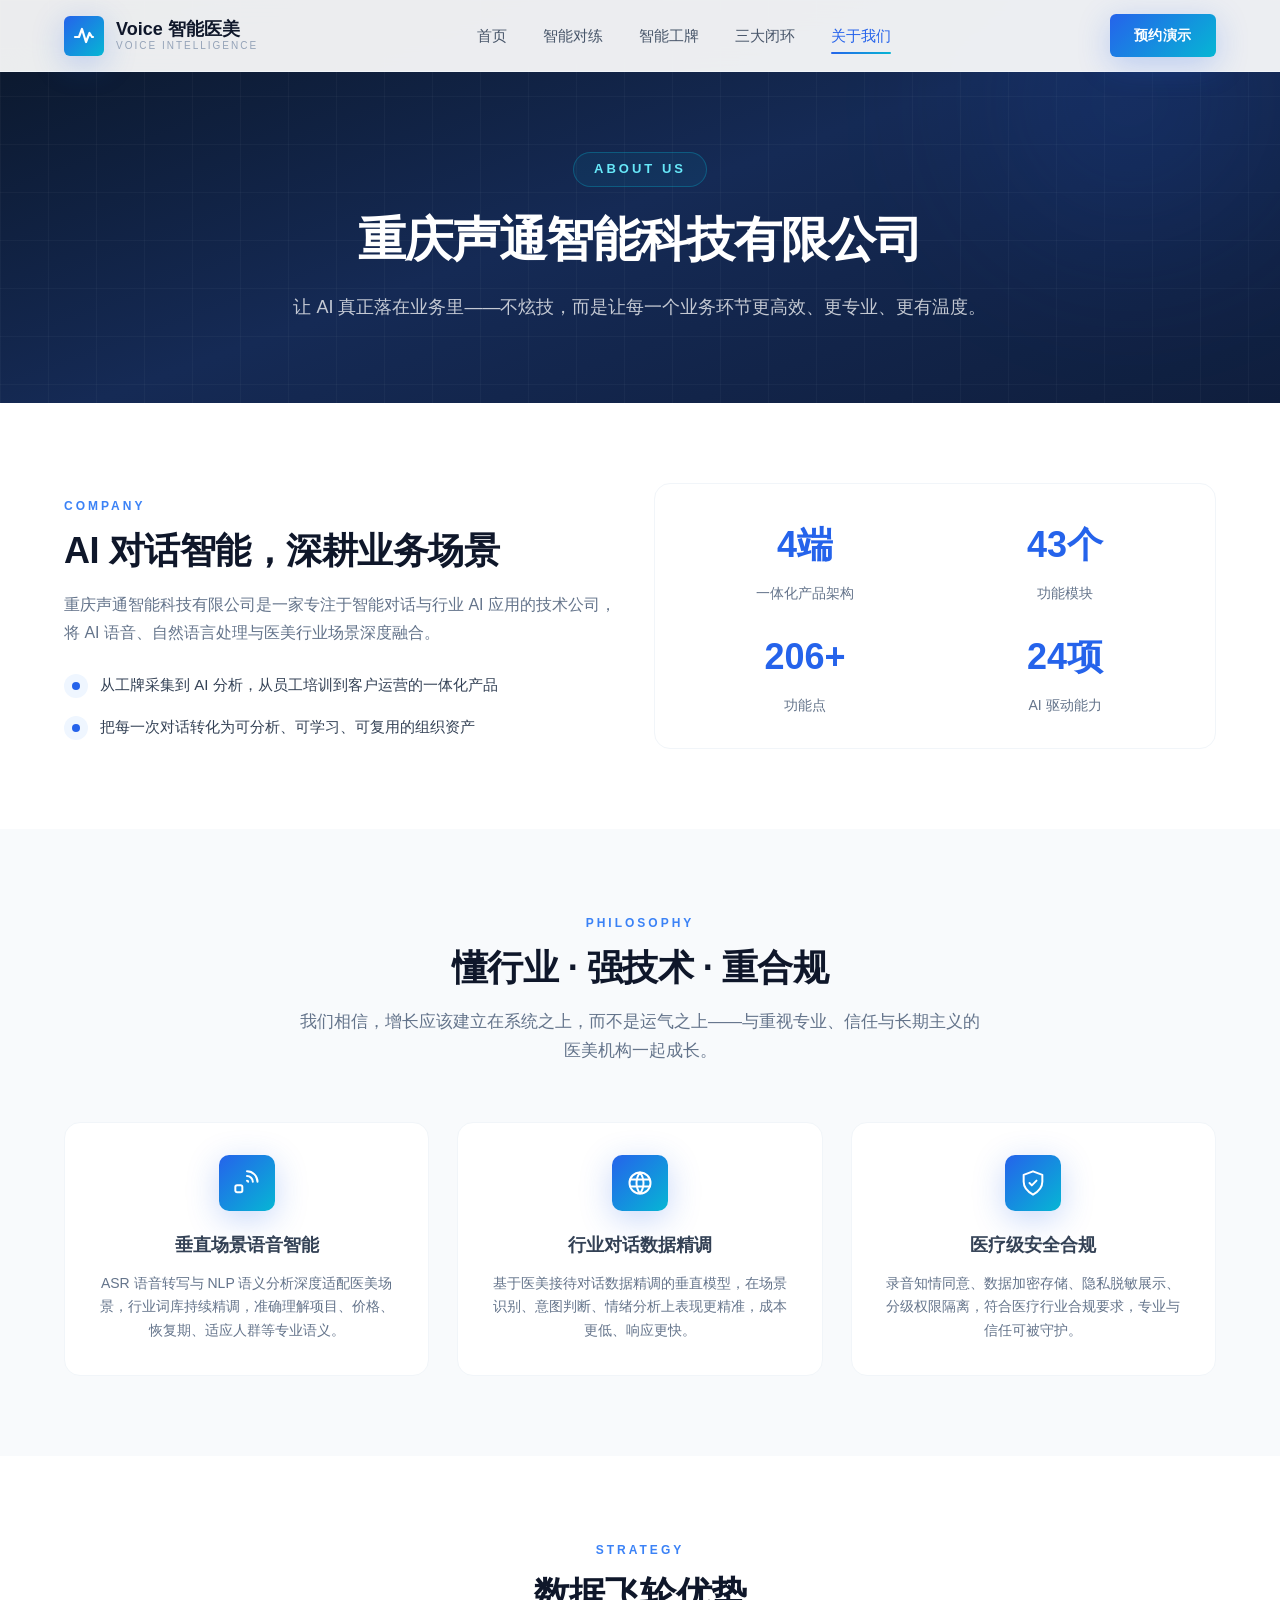
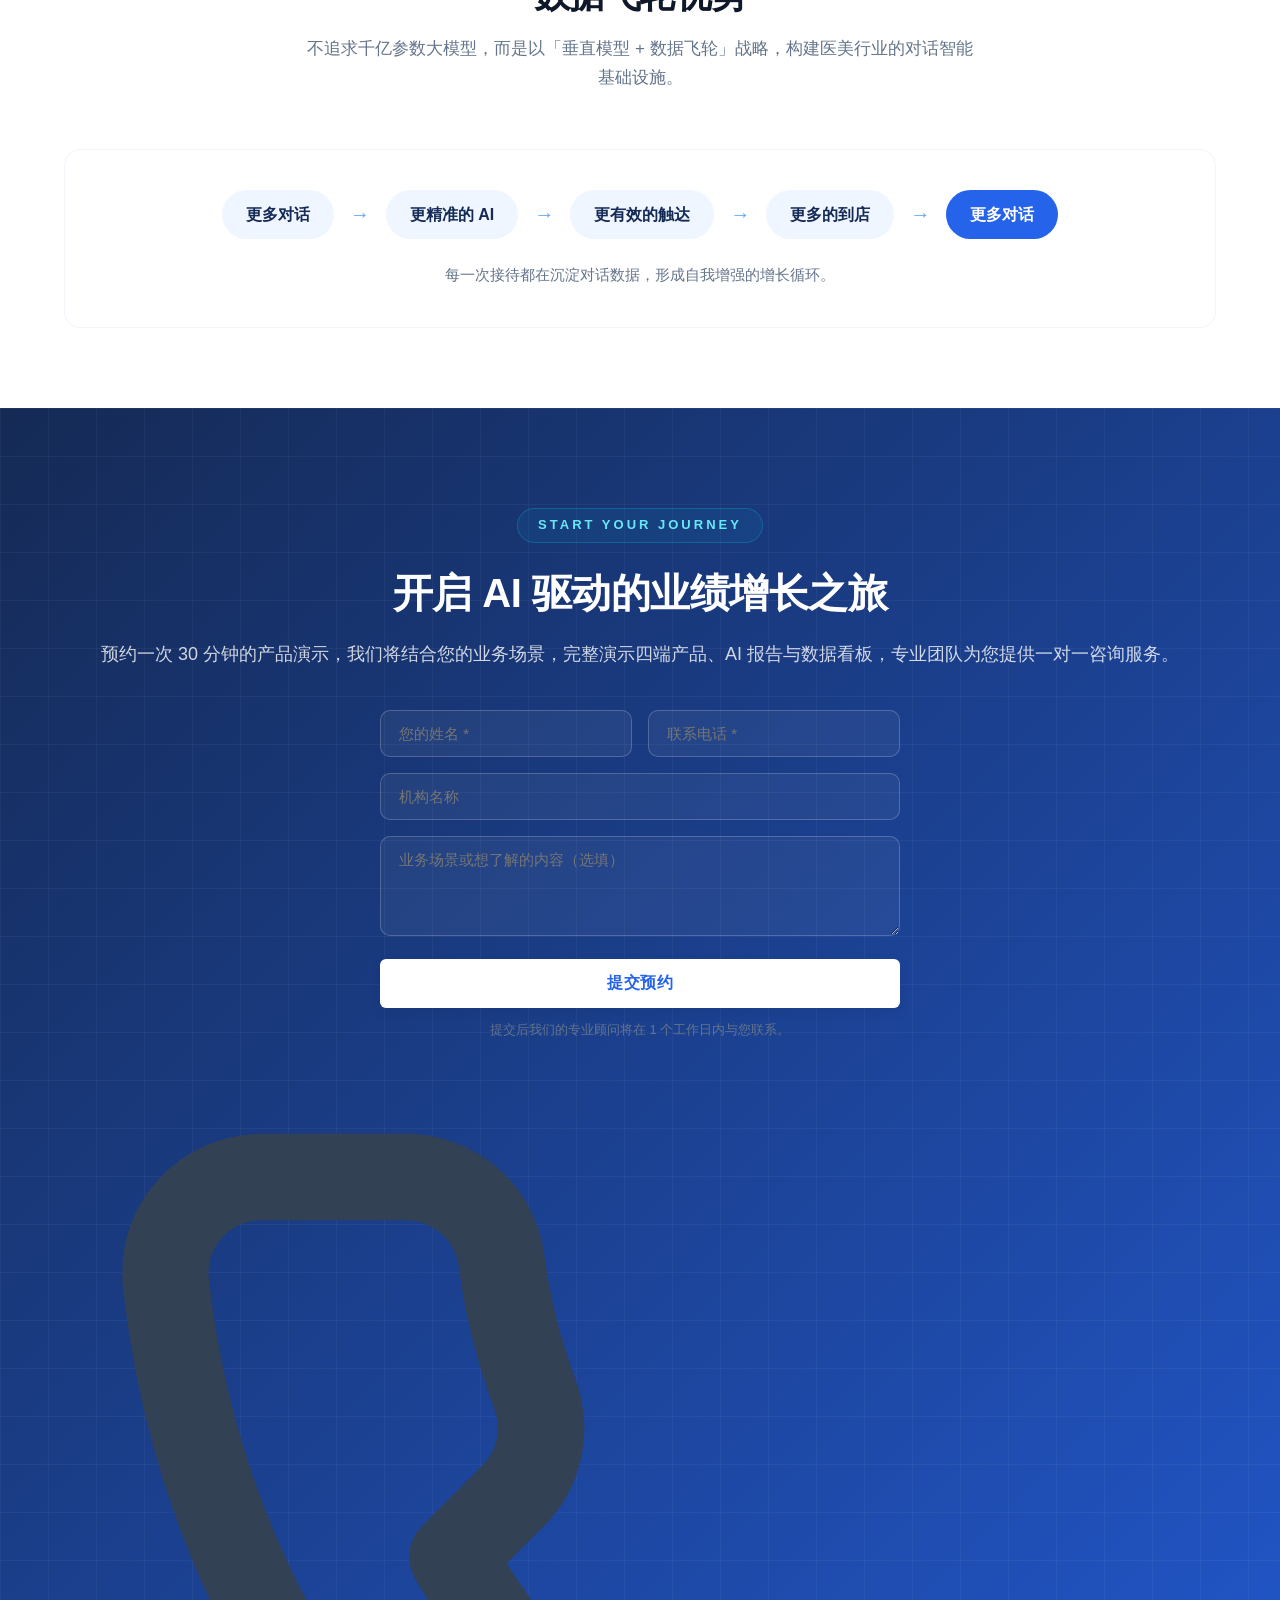
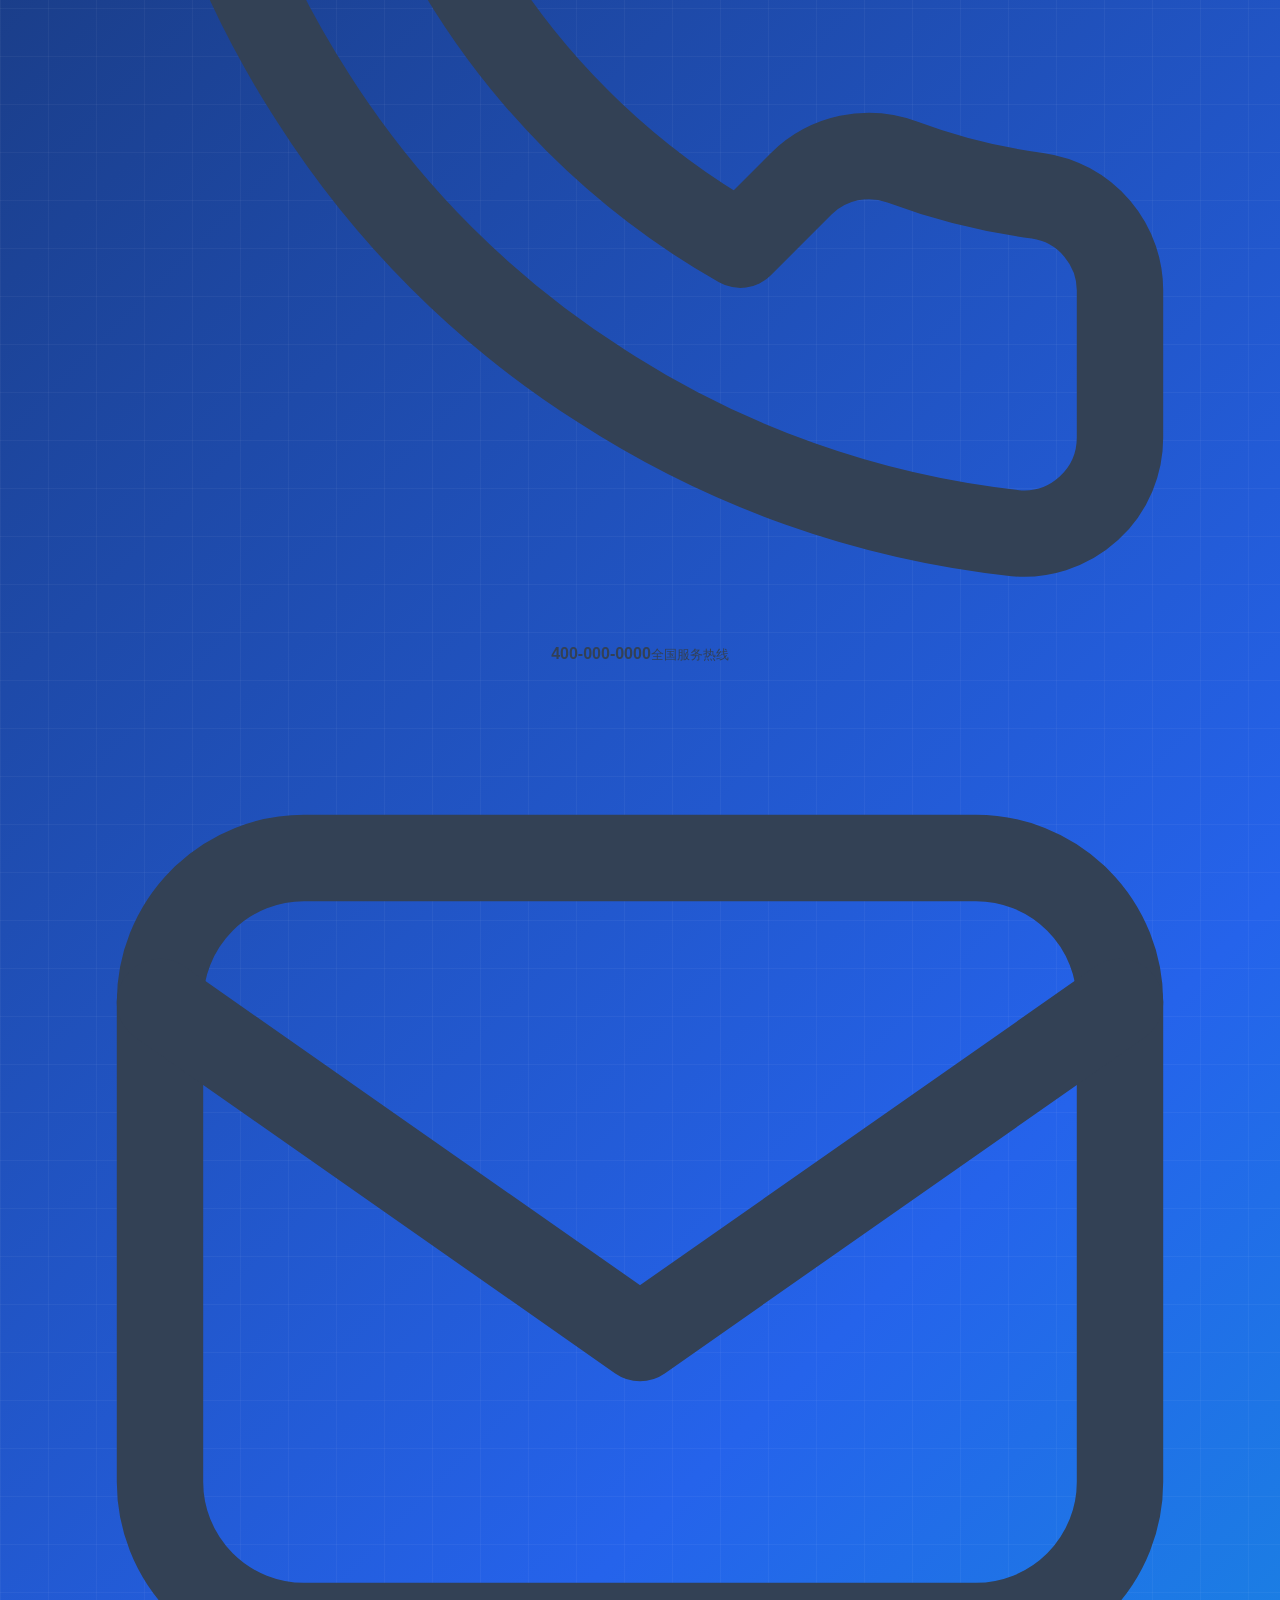
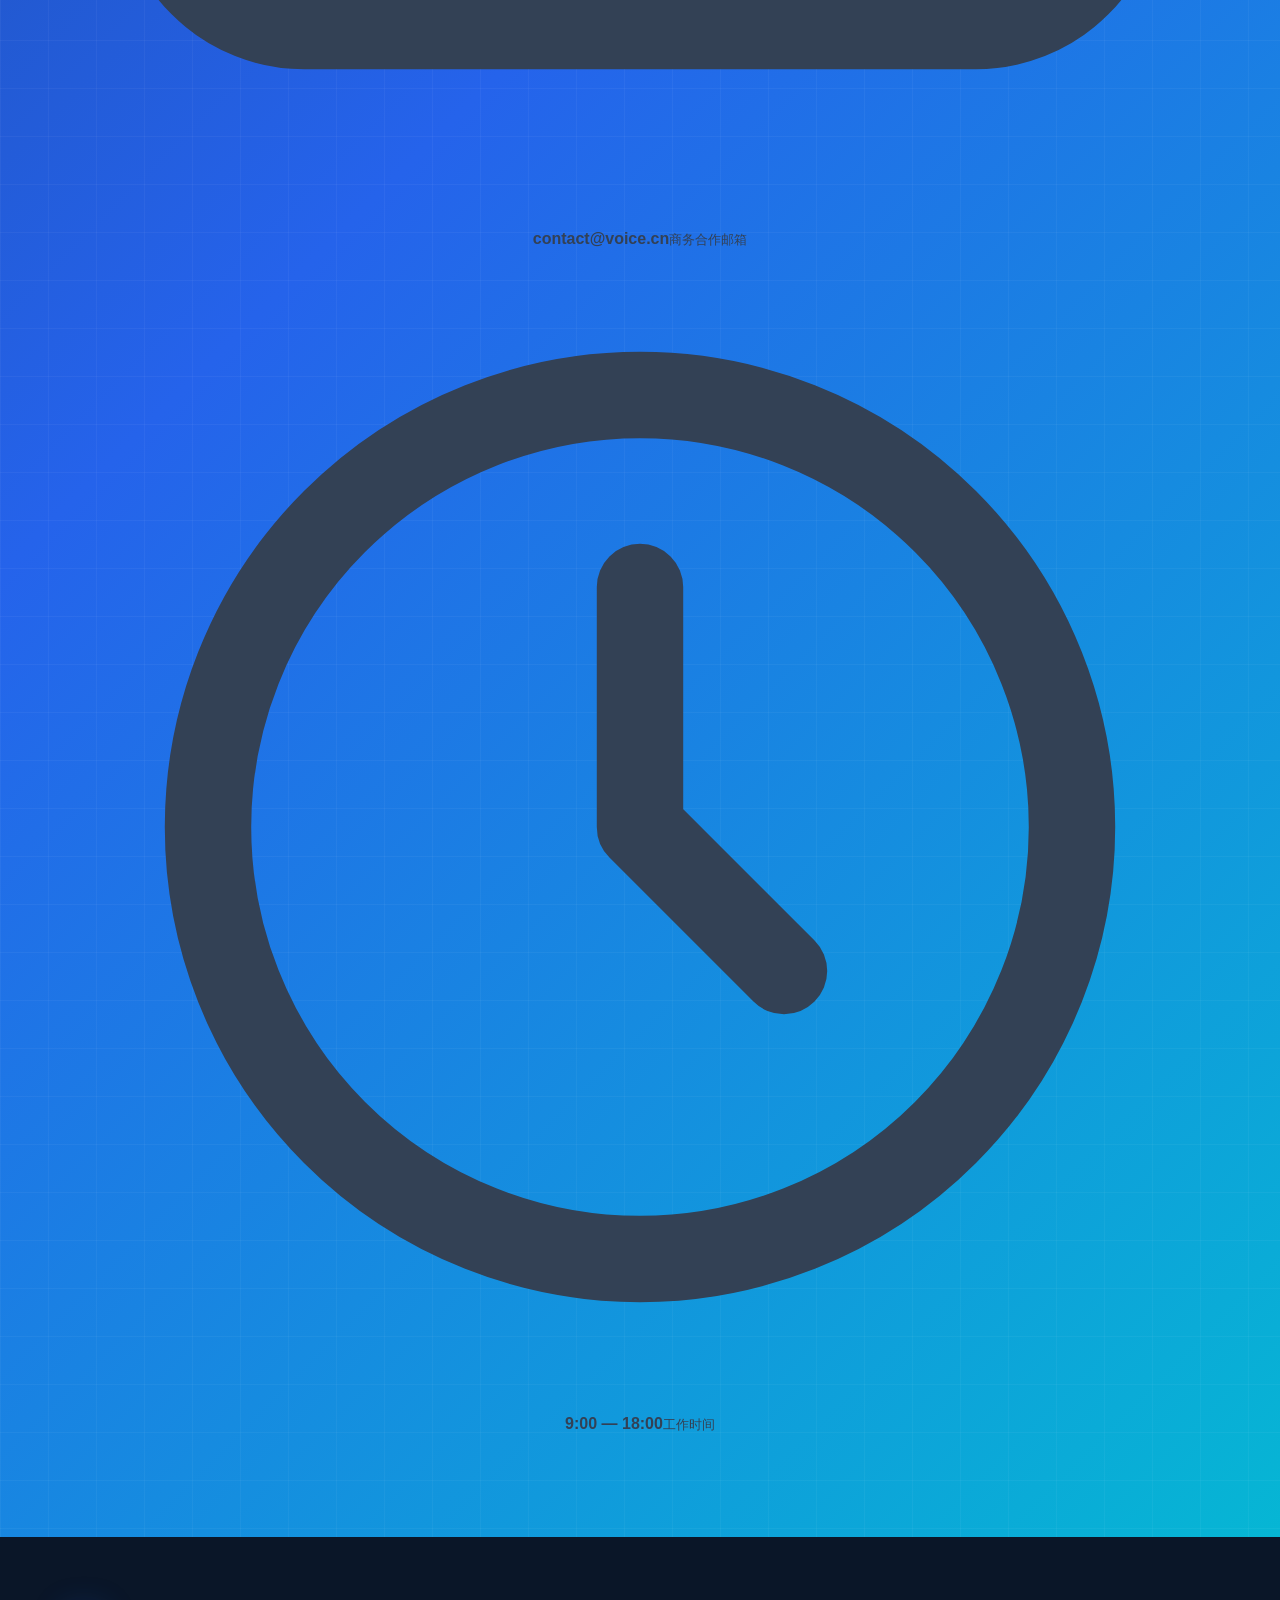
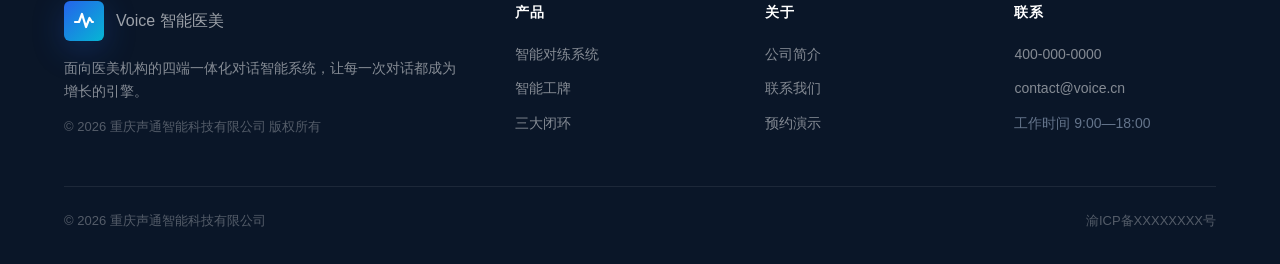
==== commit 56290868: "预约表单接入本机后端+SQLite" ====
--- a/about.html
+++ b/about.html
@@ -1,205 +1,209 @@
-<!DOCTYPE html>
-<html lang="zh-CN">
-<head>
-<meta charset="UTF-8">
-<meta name="viewport" content="width=device-width, initial-scale=1.0">
-<title>关于我们 | Voice 智能医美 · 重庆声通智能科技</title>
-<meta name="description" content="重庆声通智能科技有限公司，专注智能对话与行业 AI 应用，让 AI 真正落在业务里。">
-<link rel="icon" href="data:image/svg+xml,%3Csvg xmlns='http://www.w3.org/2000/svg' viewBox='0 0 64 64'%3E%3Cdefs%3E%3ClinearGradient id='g' x1='0' y1='0' x2='64' y2='64'%3E%3Cstop offset='0' stop-color='%232563eb'/%3E%3Cstop offset='1' stop-color='%2306b6d4'/%3E%3C/linearGradient%3E%3C/defs%3E%3Crect width='64' height='64' rx='16' fill='url(%23g)'/%3E%3Cpath d='M12 36h8l5-12 8 22 7-16 5 6h7' fill='none' stroke='%23fff' stroke-width='4.5' stroke-linecap='round' stroke-linejoin='round'/%3E%3C/svg%3E">
-<link rel="stylesheet" href="./assets/voice.css">
-</head>
-<body>
-
-<!-- ============ HEADER ============ -->
-<header class="site-header" id="siteHeader">
-  <div class="header-inner">
-    <a class="logo" href="./index.html">
-      <span class="logo-mark"><svg viewBox="0 0 24 24" fill="none" stroke="#fff" stroke-width="2.2" stroke-linecap="round" stroke-linejoin="round"><path d="M3 13h4l3-8 4 13 3.5-9 2.5 4H21"></path></svg></span>
-      <span>Voice 智能医美<small>VOICE INTELLIGENCE</small></span>
-    </a>
-    <nav class="nav">
-      <a class="nav__link" href="./index.html">首页</a>
-      <a class="nav__link" href="./product-coach.html">智能对练</a>
-      <a class="nav__link" href="./product-badge.html">智能工牌</a>
-      <a class="nav__link" href="./closed-loop.html">三大闭环</a>
-      <a class="nav__link active" href="./about.html">关于我们</a>
-    </nav>
-    <div class="header-actions">
-      <a class="btn btn-primary" href="#contact">预约演示</a>
-      <button class="nav-toggle" id="navToggle" aria-label="菜单"><span class="nav-toggle__bar"></span><span class="nav-toggle__bar"></span><span class="nav-toggle__bar"></span></button>
-    </div>
-  </div>
-  <div class="nav-panel" id="navPanel">
-    <a href="./index.html">首页</a><a href="./product-coach.html">智能对练</a><a href="./product-badge.html">智能工牌</a><a href="./closed-loop.html">三大闭环</a><a href="./about.html">关于我们</a><a href="#contact" class="btn btn-primary">预约演示</a>
-  </div>
-</header>
-
-<!-- ============ PAGE HERO ============ -->
-<section class="page-hero">
-  <div class="hero-grid"></div>
-  <div class="hero-glow hero-glow--1"></div>
-  <div class="container">
-    <div class="hero-kicker">ABOUT US</div>
-    <h1 class="page-hero__title">重庆声通智能科技有限公司</h1>
-    <p class="page-hero__desc">让 AI 真正落在业务里——不炫技，而是让每一个业务环节更高效、更专业、更有温度。</p>
-  </div>
-</section>
-
-<!-- ============ 公司简介 ============ -->
-<section class="section">
-  <div class="container">
-    <div class="grid-2" style="align-items:center;">
-      <div class="sr-item">
-        <span class="section-kicker">COMPANY</span>
-        <h2 class="section-title" style="text-align:left;">AI 对话智能，深耕业务场景</h2>
-        <p style="font-size:16px;color:var(--gray-500);line-height:1.8;margin-bottom:24px;">重庆声通智能科技有限公司是一家专注于智能对话与行业 AI 应用的技术公司，将 AI 语音、自然语言处理与医美行业场景深度融合。</p>
-        <ul style="display:flex;flex-direction:column;gap:16px;">
-          <li style="display:flex;gap:12px;align-items:start;">
-            <span style="width:24px;height:24px;background:var(--blue-50);border-radius:50%;display:flex;align-items:center;justify-content:center;flex-shrink:0;margin-top:2px;">
-              <span style="width:8px;height:8px;background:var(--blue-600);border-radius:50%;"></span>
-            </span>
-            <span style="font-size:15px;color:var(--gray-700);line-height:1.7;">从工牌采集到 AI 分析，从员工培训到客户运营的一体化产品</span>
-          </li>
-          <li style="display:flex;gap:12px;align-items:start;">
-            <span style="width:24px;height:24px;background:var(--blue-50);border-radius:50%;display:flex;align-items:center;justify-content:center;flex-shrink:0;margin-top:2px;">
-              <span style="width:8px;height:8px;background:var(--blue-600);border-radius:50%;"></span>
-            </span>
-            <span style="font-size:15px;color:var(--gray-700);line-height:1.7;">把每一次对话转化为可分析、可学习、可复用的组织资产</span>
-          </li>
-        </ul>
-      </div>
-      <div class="card sr-item" style="transition-delay:0.1s;">
-        <div style="display:grid;grid-template-columns:1fr 1fr;gap:24px;text-align:center;">
-          <div>
-            <div style="font-size:36px;font-weight:700;color:var(--blue-600);margin-bottom:8px;">4端</div>
-            <div style="font-size:14px;color:var(--gray-500);">一体化产品架构</div>
-          </div>
-          <div>
-            <div style="font-size:36px;font-weight:700;color:var(--blue-600);margin-bottom:8px;">43个</div>
-            <div style="font-size:14px;color:var(--gray-500);">功能模块</div>
-          </div>
-          <div>
-            <div style="font-size:36px;font-weight:700;color:var(--blue-600);margin-bottom:8px;">206+</div>
-            <div style="font-size:14px;color:var(--gray-500);">功能点</div>
-          </div>
-          <div>
-            <div style="font-size:36px;font-weight:700;color:var(--blue-600);margin-bottom:8px;">24项</div>
-            <div style="font-size:14px;color:var(--gray-500);">AI 驱动能力</div>
-          </div>
+﻿<!DOCTYPE html>
+<html lang="zh-CN">
+<head>
+<meta charset="UTF-8">
+<meta name="viewport" content="width=device-width, initial-scale=1.0">
+<title>关于我们 | Voice 智能医美 · 重庆声通智能科技</title>
+<meta name="description" content="重庆声通智能科技有限公司，专注智能对话与行业 AI 应用，让 AI 真正落在业务里。">
+<link rel="icon" href="data:image/svg+xml,%3Csvg xmlns='http://www.w3.org/2000/svg' viewBox='0 0 64 64'%3E%3Cdefs%3E%3ClinearGradient id='g' x1='0' y1='0' x2='64' y2='64'%3E%3Cstop offset='0' stop-color='%232563eb'/%3E%3Cstop offset='1' stop-color='%2306b6d4'/%3E%3C/linearGradient%3E%3C/defs%3E%3Crect width='64' height='64' rx='16' fill='url(%23g)'/%3E%3Cpath d='M12 36h8l5-12 8 22 7-16 5 6h7' fill='none' stroke='%23fff' stroke-width='4.5' stroke-linecap='round' stroke-linejoin='round'/%3E%3C/svg%3E">
+<link rel="stylesheet" href="./assets/voice.css?v=2">
+</head>
+<body>
+
+<!-- ============ HEADER ============ -->
+<header class="site-header" id="siteHeader">
+  <div class="header-inner">
+    <a class="logo" href="./index.html">
+      <span class="logo-mark"><svg viewBox="0 0 24 24" fill="none" stroke="#fff" stroke-width="2.2" stroke-linecap="round" stroke-linejoin="round"><path d="M3 13h4l3-8 4 13 3.5-9 2.5 4H21"></path></svg></span>
+      <span>Voice 智能医美<small>VOICE INTELLIGENCE</small></span>
+    </a>
+    <nav class="nav">
+      <a class="nav__link" href="./index.html">首页</a>
+      <a class="nav__link" href="./product-coach.html">智能对练</a>
+      <a class="nav__link" href="./product-badge.html">智能工牌</a>
+      <a class="nav__link" href="./closed-loop.html">三大闭环</a>
+      <a class="nav__link active" href="./about.html">关于我们</a>
+    </nav>
+    <div class="header-actions">
+      <a class="btn btn-primary" href="#contact">预约演示</a>
+      <button class="nav-toggle" id="navToggle" aria-label="菜单"><span class="nav-toggle__bar"></span><span class="nav-toggle__bar"></span><span class="nav-toggle__bar"></span></button>
+    </div>
+  </div>
+  <div class="nav-panel" id="navPanel">
+    <a href="./index.html">首页</a><a href="./product-coach.html">智能对练</a><a href="./product-badge.html">智能工牌</a><a href="./closed-loop.html">三大闭环</a><a href="./about.html">关于我们</a><a href="#contact" class="btn btn-primary">预约演示</a>
+  </div>
+</header>
+
+<!-- ============ PAGE HERO ============ -->
+<section class="page-hero">
+  <div class="hero-grid"></div>
+  <div class="hero-glow hero-glow--1"></div>
+  <div class="container">
+    <div class="hero-kicker">ABOUT US</div>
+    <h1 class="page-hero__title">重庆声通智能科技有限公司</h1>
+    <p class="page-hero__desc">让 AI 真正落在业务里——不炫技，而是让每一个业务环节更高效、更专业、更有温度。</p>
+  </div>
+</section>
+
+<!-- ============ 公司简介 ============ -->
+<section class="section">
+  <div class="container">
+    <div class="grid-2" style="align-items:center;">
+      <div class="sr-item">
+        <span class="section-kicker">COMPANY</span>
+        <h2 class="section-title" style="text-align:left;">AI 对话智能，深耕业务场景</h2>
+        <p style="font-size:16px;color:var(--gray-500);line-height:1.8;margin-bottom:24px;">重庆声通智能科技有限公司是一家专注于智能对话与行业 AI 应用的技术公司，将 AI 语音、自然语言处理与医美行业场景深度融合。</p>
+        <ul style="display:flex;flex-direction:column;gap:16px;">
+          <li style="display:flex;gap:12px;align-items:start;">
+            <span style="width:24px;height:24px;background:var(--blue-50);border-radius:50%;display:flex;align-items:center;justify-content:center;flex-shrink:0;margin-top:2px;">
+              <span style="width:8px;height:8px;background:var(--blue-600);border-radius:50%;"></span>
+            </span>
+            <span style="font-size:15px;color:var(--gray-700);line-height:1.7;">从工牌采集到 AI 分析，从员工培训到客户运营的一体化产品</span>
+          </li>
+          <li style="display:flex;gap:12px;align-items:start;">
+            <span style="width:24px;height:24px;background:var(--blue-50);border-radius:50%;display:flex;align-items:center;justify-content:center;flex-shrink:0;margin-top:2px;">
+              <span style="width:8px;height:8px;background:var(--blue-600);border-radius:50%;"></span>
+            </span>
+            <span style="font-size:15px;color:var(--gray-700);line-height:1.7;">把每一次对话转化为可分析、可学习、可复用的组织资产</span>
+          </li>
+        </ul>
+      </div>
+      <div class="card sr-item" style="transition-delay:0.1s;">
+        <div style="display:grid;grid-template-columns:1fr 1fr;gap:24px;text-align:center;">
+          <div>
+            <div style="font-size:36px;font-weight:700;color:var(--blue-600);margin-bottom:8px;">4端</div>
+            <div style="font-size:14px;color:var(--gray-500);">一体化产品架构</div>
+          </div>
+          <div>
+            <div style="font-size:36px;font-weight:700;color:var(--blue-600);margin-bottom:8px;">43个</div>
+            <div style="font-size:14px;color:var(--gray-500);">功能模块</div>
+          </div>
+          <div>
+            <div style="font-size:36px;font-weight:700;color:var(--blue-600);margin-bottom:8px;">206+</div>
+            <div style="font-size:14px;color:var(--gray-500);">功能点</div>
+          </div>
+          <div>
+            <div style="font-size:36px;font-weight:700;color:var(--blue-600);margin-bottom:8px;">24项</div>
+            <div style="font-size:14px;color:var(--gray-500);">AI 驱动能力</div>
+          </div>
+        </div>
+      </div>
+    </div>
+  </div>
+</section>
+
+<!-- ============ 核心理念 ============ -->
+<section class="section section--gray">
+  <div class="container">
+    <div class="section-head">
+      <span class="section-kicker">PHILOSOPHY</span>
+      <h2 class="section-title">懂行业 · 强技术 · 重合规</h2>
+      <p class="section-desc">我们相信，增长应该建立在系统之上，而不是运气之上——与重视专业、信任与长期主义的医美机构一起成长。</p>
+    </div>
+    <div class="grid-3">
+      <div class="card sr-item" style="text-align:center;">
+        <div class="loop-card__icon" style="margin:0 auto 20px;"><svg viewBox="0 0 24 24" fill="none" stroke="currentColor" stroke-width="1.7" stroke-linecap="round" stroke-linejoin="round"><path d="M12 2a9 9 0 0 1 9 9"></path><path d="M12 6a5 5 0 0 1 5 5"></path><path d="M12 10a1 1 0 0 1 1 1"></path><rect x="2" y="14" width="6" height="6" rx="1.5"></rect></svg></div>
+        <h3 style="font-size:18px;font-weight:700;margin-bottom:12px;">垂直场景语音智能</h3>
+        <p style="font-size:14px;color:var(--gray-500);line-height:1.7;">ASR 语音转写与 NLP 语义分析深度适配医美场景，行业词库持续精调，准确理解项目、价格、恢复期、适应人群等专业语义。</p>
+      </div>
+      <div class="card sr-item" style="text-align:center;transition-delay:0.1s;">
+        <div class="loop-card__icon" style="margin:0 auto 20px;"><svg viewBox="0 0 24 24" fill="none" stroke="currentColor" stroke-width="1.7" stroke-linecap="round" stroke-linejoin="round"><circle cx="12" cy="12" r="9"></circle><path d="M3.6 9h16.8M3.6 15h16.8M12 3a15 15 0 0 1 0 18M12 3a15 15 0 0 0 0 18"></path></svg></div>
+        <h3 style="font-size:18px;font-weight:700;margin-bottom:12px;">行业对话数据精调</h3>
+        <p style="font-size:14px;color:var(--gray-500);line-height:1.7;">基于医美接待对话数据精调的垂直模型，在场景识别、意图判断、情绪分析上表现更精准，成本更低、响应更快。</p>
+      </div>
+      <div class="card sr-item" style="text-align:center;transition-delay:0.2s;">
+        <div class="loop-card__icon" style="margin:0 auto 20px;"><svg viewBox="0 0 24 24" fill="none" stroke="currentColor" stroke-width="1.7" stroke-linecap="round" stroke-linejoin="round"><path d="M12 2l8 3v6c0 5-3.5 8.5-8 11-4.5-2.5-8-6-8-11V5l8-3z"></path><path d="M9 12l2 2 4-4"></path></svg></div>
+        <h3 style="font-size:18px;font-weight:700;margin-bottom:12px;">医疗级安全合规</h3>
+        <p style="font-size:14px;color:var(--gray-500);line-height:1.7;">录音知情同意、数据加密存储、隐私脱敏展示、分级权限隔离，符合医疗行业合规要求，专业与信任可被守护。</p>
+      </div>
+    </div>
+  </div>
+</section>
+
+<!-- ============ 数据飞轮战略 ============ -->
+<section class="section">
+  <div class="container">
+    <div class="section-head">
+      <span class="section-kicker">STRATEGY</span>
+      <h2 class="section-title">数据飞轮优势</h2>
+      <p class="section-desc">不追求千亿参数大模型，而是以「垂直模型 + 数据飞轮」战略，构建医美行业的对话智能基础设施。</p>
+    </div>
+    <div class="card sr-item" style="padding:40px;text-align:center;">
+      <div style="display:flex;flex-wrap:wrap;align-items:center;justify-content:center;gap:16px;font-size:16px;font-weight:600;color:var(--gray-700);">
+        <span style="padding:12px 24px;background:var(--blue-50);border-radius:9999px;color:var(--blue-700);">更多对话</span>
+        <span style="color:var(--blue-400);font-size:20px;">→</span>
+        <span style="padding:12px 24px;background:var(--blue-50);border-radius:9999px;color:var(--blue-700);">更精准的 AI</span>
+        <span style="color:var(--blue-400);font-size:20px;">→</span>
+        <span style="padding:12px 24px;background:var(--blue-50);border-radius:9999px;color:var(--blue-700);">更有效的触达</span>
+        <span style="color:var(--blue-400);font-size:20px;">→</span>
+        <span style="padding:12px 24px;background:var(--blue-50);border-radius:9999px;color:var(--blue-700);">更多的到店</span>
+        <span style="color:var(--blue-400);font-size:20px;">→</span>
+        <span style="padding:12px 24px;background:var(--blue-600);border-radius:9999px;color:var(--white);">更多对话</span>
+      </div>
+      <p style="font-size:15px;color:var(--gray-500);margin-top:24px;max-width:600px;margin-left:auto;margin-right:auto;">每一次接待都在沉淀对话数据，形成自我增强的增长循环。</p>
+    </div>
+  </div>
+</section>
+
+<!-- ============ 联系/预约 ============ -->
+<section class="cta-section" id="contact">
+  <div class="container">
+    <div class="cta-content">
+      <div class="hero-kicker" style="margin-bottom:24px;">START YOUR JOURNEY</div>
+      <h2 class="cta-title">开启 AI 驱动的业绩增长之旅</h2>
+      <p class="cta-desc">预约一次 30 分钟的产品演示，我们将结合您的业务场景，完整演示四端产品、AI 报告与数据看板，专业团队为您提供一对一咨询服务。</p>
+      <form id="demoForm" style="max-width:520px;margin:0 auto 40px;">
+        <div style="display:flex;gap:16px;margin-bottom:16px;">
+          <input type="text" name="name" placeholder="您的姓名 *" required style="flex:1;padding:14px 18px;border:1px solid rgba(255,255,255,0.2);background:rgba(255,255,255,0.05);border-radius:10px;color:white;font-size:15px;font-family:inherit;outline:none;" onfocus="this.style.borderColor='rgba(37,99,235,0.6)'" onblur="this.style.borderColor='rgba(255,255,255,0.2)'">
+          <input type="tel" name="phone" placeholder="联系电话 *" required style="flex:1;padding:14px 18px;border:1px solid rgba(255,255,255,0.2);background:rgba(255,255,255,0.05);border-radius:10px;color:white;font-size:15px;font-family:inherit;outline:none;" onfocus="this.style.borderColor='rgba(37,99,235,0.6)'" onblur="this.style.borderColor='rgba(255,255,255,0.2)'">
         </div>
-      </div>
-    </div>
-  </div>
-</section>
-
-<!-- ============ 核心理念 ============ -->
-<section class="section section--gray">
-  <div class="container">
-    <div class="section-head">
-      <span class="section-kicker">PHILOSOPHY</span>
-      <h2 class="section-title">懂行业 · 强技术 · 重合规</h2>
-      <p class="section-desc">我们相信，增长应该建立在系统之上，而不是运气之上——与重视专业、信任与长期主义的医美机构一起成长。</p>
-    </div>
-    <div class="grid-3">
-      <div class="card sr-item" style="text-align:center;">
-        <div class="loop-card__icon" style="margin:0 auto 20px;"><svg viewBox="0 0 24 24" fill="none" stroke="currentColor" stroke-width="1.7" stroke-linecap="round" stroke-linejoin="round"><path d="M12 2a9 9 0 0 1 9 9"></path><path d="M12 6a5 5 0 0 1 5 5"></path><path d="M12 10a1 1 0 0 1 1 1"></path><rect x="2" y="14" width="6" height="6" rx="1.5"></rect></svg></div>
-        <h3 style="font-size:18px;font-weight:700;margin-bottom:12px;">垂直场景语音智能</h3>
-        <p style="font-size:14px;color:var(--gray-500);line-height:1.7;">ASR 语音转写与 NLP 语义分析深度适配医美场景，行业词库持续精调，准确理解项目、价格、恢复期、适应人群等专业语义。</p>
-      </div>
-      <div class="card sr-item" style="text-align:center;transition-delay:0.1s;">
-        <div class="loop-card__icon" style="margin:0 auto 20px;"><svg viewBox="0 0 24 24" fill="none" stroke="currentColor" stroke-width="1.7" stroke-linecap="round" stroke-linejoin="round"><circle cx="12" cy="12" r="9"></circle><path d="M3.6 9h16.8M3.6 15h16.8M12 3a15 15 0 0 1 0 18M12 3a15 15 0 0 0 0 18"></path></svg></div>
-        <h3 style="font-size:18px;font-weight:700;margin-bottom:12px;">行业对话数据精调</h3>
-        <p style="font-size:14px;color:var(--gray-500);line-height:1.7;">基于医美接待对话数据精调的垂直模型，在场景识别、意图判断、情绪分析上表现更精准，成本更低、响应更快。</p>
-      </div>
-      <div class="card sr-item" style="text-align:center;transition-delay:0.2s;">
-        <div class="loop-card__icon" style="margin:0 auto 20px;"><svg viewBox="0 0 24 24" fill="none" stroke="currentColor" stroke-width="1.7" stroke-linecap="round" stroke-linejoin="round"><path d="M12 2l8 3v6c0 5-3.5 8.5-8 11-4.5-2.5-8-6-8-11V5l8-3z"></path><path d="M9 12l2 2 4-4"></path></svg></div>
-        <h3 style="font-size:18px;font-weight:700;margin-bottom:12px;">医疗级安全合规</h3>
-        <p style="font-size:14px;color:var(--gray-500);line-height:1.7;">录音知情同意、数据加密存储、隐私脱敏展示、分级权限隔离，符合医疗行业合规要求，专业与信任可被守护。</p>
-      </div>
-    </div>
-  </div>
-</section>
-
-<!-- ============ 数据飞轮战略 ============ -->
-<section class="section">
-  <div class="container">
-    <div class="section-head">
-      <span class="section-kicker">STRATEGY</span>
-      <h2 class="section-title">数据飞轮优势</h2>
-      <p class="section-desc">不追求千亿参数大模型，而是以「垂直模型 + 数据飞轮」战略，构建医美行业的对话智能基础设施。</p>
-    </div>
-    <div class="card sr-item" style="padding:40px;text-align:center;">
-      <div style="display:flex;flex-wrap:wrap;align-items:center;justify-content:center;gap:16px;font-size:16px;font-weight:600;color:var(--gray-700);">
-        <span style="padding:12px 24px;background:var(--blue-50);border-radius:9999px;color:var(--blue-700);">更多对话</span>
-        <span style="color:var(--blue-400);font-size:20px;">→</span>
-        <span style="padding:12px 24px;background:var(--blue-50);border-radius:9999px;color:var(--blue-700);">更精准的 AI</span>
-        <span style="color:var(--blue-400);font-size:20px;">→</span>
-        <span style="padding:12px 24px;background:var(--blue-50);border-radius:9999px;color:var(--blue-700);">更有效的触达</span>
-        <span style="color:var(--blue-400);font-size:20px;">→</span>
-        <span style="padding:12px 24px;background:var(--blue-50);border-radius:9999px;color:var(--blue-700);">更多的到店</span>
-        <span style="color:var(--blue-400);font-size:20px;">→</span>
-        <span style="padding:12px 24px;background:var(--blue-600);border-radius:9999px;color:var(--white);">更多对话</span>
-      </div>
-      <p style="font-size:15px;color:var(--gray-500);margin-top:24px;max-width:600px;margin-left:auto;margin-right:auto;">每一次接待都在沉淀对话数据，形成自我增强的增长循环。</p>
-    </div>
-  </div>
-</section>
-
-<!-- ============ 联系/预约 ============ -->
-<section class="cta-section" id="contact">
-  <div class="container">
-    <div class="cta-content">
-      <div class="hero-kicker" style="margin-bottom:24px;">START YOUR JOURNEY</div>
-      <h2 class="cta-title">开启 AI 驱动的业绩增长之旅</h2>
-      <p class="cta-desc">预约一次 30 分钟的产品演示，我们将结合您的业务场景，完整演示四端产品、AI 报告与数据看板，专业团队为您提供一对一咨询服务。</p>
-      <form id="demoForm" style="max-width:520px;margin:0 auto 40px;">
-        <div style="display:flex;gap:16px;margin-bottom:16px;">
-          <input type="text" placeholder="您的姓名 *" required style="flex:1;padding:14px 18px;border:1px solid rgba(255,255,255,0.2);background:rgba(255,255,255,0.05);border-radius:10px;color:white;font-size:15px;font-family:inherit;outline:none;" onfocus="this.style.borderColor='rgba(37,99,235,0.6)'" onblur="this.style.borderColor='rgba(255,255,255,0.2)'">
-          <input type="tel" placeholder="联系电话 *" required style="flex:1;padding:14px 18px;border:1px solid rgba(255,255,255,0.2);background:rgba(255,255,255,0.05);border-radius:10px;color:white;font-size:15px;font-family:inherit;outline:none;" onfocus="this.style.borderColor='rgba(37,99,235,0.6)'" onblur="this.style.borderColor='rgba(255,255,255,0.2)'">
-        </div>
-        <input type="text" placeholder="机构名称" style="width:100%;padding:14px 18px;border:1px solid rgba(255,255,255,0.2);background:rgba(255,255,255,0.05);border-radius:10px;color:white;font-size:15px;font-family:inherit;outline:none;margin-bottom:16px;" onfocus="this.style.borderColor='rgba(37,99,235,0.6)'" onblur="this.style.borderColor='rgba(255,255,255,0.2)'">
-        <textarea placeholder="业务场景或想了解的内容（选填）" style="width:100%;padding:14px 18px;border:1px solid rgba(255,255,255,0.2);background:rgba(255,255,255,0.05);border-radius:10px;color:white;font-size:15px;font-family:inherit;outline:none;margin-bottom:16px;min-height:100px;resize:vertical;" onfocus="this.style.borderColor='rgba(37,99,235,0.6)'" onblur="this.style.borderColor='rgba(255,255,255,0.2)'"></textarea>
+        <input type="text" name="company" placeholder="机构名称" style="width:100%;padding:14px 18px;border:1px solid rgba(255,255,255,0.2);background:rgba(255,255,255,0.05);border-radius:10px;color:white;font-size:15px;font-family:inherit;outline:none;margin-bottom:16px;" onfocus="this.style.borderColor='rgba(37,99,235,0.6)'" onblur="this.style.borderColor='rgba(255,255,255,0.2)'">
+        <textarea name="message" placeholder="业务场景或想了解的内容（选填）" style="width:100%;padding:14px 18px;border:1px solid rgba(255,255,255,0.2);background:rgba(255,255,255,0.05);border-radius:10px;color:white;font-size:15px;font-family:inherit;outline:none;margin-bottom:16px;min-height:100px;resize:vertical;" onfocus="this.style.borderColor='rgba(37,99,235,0.6)'" onblur="this.style.borderColor='rgba(255,255,255,0.2)'"></textarea>
         <button type="submit" class="btn btn-white btn-lg" style="width:100%;">提交预约</button>
-        <p style="font-size:13px;color:var(--gray-500);margin-top:12px;">演示页面为前端示例，提交信息不会实际发送；正式部署时请对接您的 CRM 或表单服务。</p>
+        <p style="font-size:13px;color:var(--gray-500);margin-top:12px;">提交后我们的专业顾问将在 1 个工作日内与您联系。</p>
       </form>
       <div id="formOk" style="display:none;max-width:400px;margin:0 auto 40px;padding:32px;background:rgba(37,99,235,0.1);border:1px solid rgba(37,99,235,0.3);border-radius:16px;">
         <b style="font-size:20px;color:white;display:block;margin-bottom:8px;">提交成功</b>
         <p style="font-size:15px;color:var(--gray-300);">我们将在 1 个工作日内与您联系。</p>
       </div>
-      <div class="cta-contact">
-        <div class="cta-contact-item">
-          <svg viewBox="0 0 24 24" fill="none" stroke="currentColor" stroke-width="1.8" stroke-linecap="round" stroke-linejoin="round"><path d="M22 16.92v3a2 2 0 0 1-2.18 2 19.79 19.79 0 0 1-8.63-3.07 19.5 19.5 0 0 1-6-6 19.79 19.79 0 0 1-3.07-8.67A2 2 0 0 1 4.11 2h3a2 2 0 0 1 2 1.72c.127.96.361 1.903.7 2.81a2 2 0 0 1-.45 2.11L8.09 9.91a16 16 0 0 0 6 6l1.27-1.27a2 2 0 0 1 2.11-.45c.907.339 1.85.573 2.81.7A2 2 0 0 1 22 16.92z"></path></svg>
-          <span><b>400-000-0000</b><small>全国服务热线</small></span>
-        </div>
-        <div class="cta-contact-item">
-          <svg viewBox="0 0 24 24" fill="none" stroke="currentColor" stroke-width="1.8" stroke-linecap="round" stroke-linejoin="round"><rect x="2" y="4" width="20" height="16" rx="3"></rect><path d="M2 7l10 7L22 7"></path></svg>
-          <span><b>contact@voice.cn</b><small>商务合作邮箱</small></span>
-        </div>
-        <div class="cta-contact-item">
-          <svg viewBox="0 0 24 24" fill="none" stroke="currentColor" stroke-width="1.8" stroke-linecap="round" stroke-linejoin="round"><circle cx="12" cy="12" r="9"></circle><path d="M12 7v5l3 3"></path></svg>
-          <span><b>9:00 — 18:00</b><small>工作时间</small></span>
-        </div>
+      <div id="formFail" style="display:none;max-width:400px;margin:0 auto 40px;padding:32px;background:rgba(220,38,38,0.1);border:1px solid rgba(220,38,38,0.35);border-radius:16px;">
+        <b style="font-size:20px;color:white;display:block;margin-bottom:8px;">提交失败</b>
+        <p style="font-size:15px;color:var(--gray-300);">网络开小差了，请稍后重试，或直接拨打 400-000-0000 与我们联系。</p>
       </div>
-    </div>
-  </div>
-</section>
-
-<!-- ============ FOOTER ============ -->
-<footer class="site-footer">
-  <div class="container">
-    <div class="footer-grid">
-      <div class="footer-brand">
-        <a class="logo" href="./index.html"><span class="logo-mark"><svg viewBox="0 0 24 24" fill="none" stroke="#fff" stroke-width="2.2" stroke-linecap="round" stroke-linejoin="round"><path d="M3 13h4l3-8 4 13 3.5-9 2.5 4H21"></path></svg></span>Voice 智能医美</a>
-        <p>面向医美机构的四端一体化对话智能系统，让每一次对话都成为增长的引擎。</p>
-        <p class="copyright">&copy; 2026 重庆声通智能科技有限公司 版权所有</p>
-      </div>
-      <div class="footer-col"><h4>产品</h4><a href="./product-coach.html">智能对练系统</a><a href="./product-badge.html">智能工牌</a><a href="./closed-loop.html">三大闭环</a></div>
-      <div class="footer-col"><h4>关于</h4><a href="./about.html">公司简介</a><a href="./about.html#contact">联系我们</a><a href="./about.html#contact">预约演示</a></div>
-      <div class="footer-col"><h4>联系</h4><a href="tel:4000000000">400-000-0000</a><a href="mailto:contact@voice.cn">contact@voice.cn</a><a style="color:var(--gray-500);">工作时间 9:00—18:00</a></div>
-    </div>
-    <div class="footer-bottom"><span>&copy; 2026 重庆声通智能科技有限公司</span><span>渝ICP备XXXXXXXX号</span></div>
-  </div>
-</footer>
-<script src="./assets/voice.js"></script>
-</body>
-</html>
+      <div class="cta-contact">
+        <div class="cta-contact-item">
+          <svg viewBox="0 0 24 24" fill="none" stroke="currentColor" stroke-width="1.8" stroke-linecap="round" stroke-linejoin="round"><path d="M22 16.92v3a2 2 0 0 1-2.18 2 19.79 19.79 0 0 1-8.63-3.07 19.5 19.5 0 0 1-6-6 19.79 19.79 0 0 1-3.07-8.67A2 2 0 0 1 4.11 2h3a2 2 0 0 1 2 1.72c.127.96.361 1.903.7 2.81a2 2 0 0 1-.45 2.11L8.09 9.91a16 16 0 0 0 6 6l1.27-1.27a2 2 0 0 1 2.11-.45c.907.339 1.85.573 2.81.7A2 2 0 0 1 22 16.92z"></path></svg>
+          <span><b>400-000-0000</b><small>全国服务热线</small></span>
+        </div>
+        <div class="cta-contact-item">
+          <svg viewBox="0 0 24 24" fill="none" stroke="currentColor" stroke-width="1.8" stroke-linecap="round" stroke-linejoin="round"><rect x="2" y="4" width="20" height="16" rx="3"></rect><path d="M2 7l10 7L22 7"></path></svg>
+          <span><b>contact@voice.cn</b><small>商务合作邮箱</small></span>
+        </div>
+        <div class="cta-contact-item">
+          <svg viewBox="0 0 24 24" fill="none" stroke="currentColor" stroke-width="1.8" stroke-linecap="round" stroke-linejoin="round"><circle cx="12" cy="12" r="9"></circle><path d="M12 7v5l3 3"></path></svg>
+          <span><b>9:00 — 18:00</b><small>工作时间</small></span>
+        </div>
+      </div>
+    </div>
+  </div>
+</section>
+
+<!-- ============ FOOTER ============ -->
+<footer class="site-footer">
+  <div class="container">
+    <div class="footer-grid">
+      <div class="footer-brand">
+        <a class="logo" href="./index.html"><span class="logo-mark"><svg viewBox="0 0 24 24" fill="none" stroke="#fff" stroke-width="2.2" stroke-linecap="round" stroke-linejoin="round"><path d="M3 13h4l3-8 4 13 3.5-9 2.5 4H21"></path></svg></span>Voice 智能医美</a>
+        <p>面向医美机构的四端一体化对话智能系统，让每一次对话都成为增长的引擎。</p>
+        <p class="copyright">&copy; 2026 重庆声通智能科技有限公司 版权所有</p>
+      </div>
+      <div class="footer-col"><h4>产品</h4><a href="./product-coach.html">智能对练系统</a><a href="./product-badge.html">智能工牌</a><a href="./closed-loop.html">三大闭环</a></div>
+      <div class="footer-col"><h4>关于</h4><a href="./about.html">公司简介</a><a href="./about.html#contact">联系我们</a><a href="./about.html#contact">预约演示</a></div>
+      <div class="footer-col"><h4>联系</h4><a href="tel:4000000000">400-000-0000</a><a href="mailto:contact@voice.cn">contact@voice.cn</a><a style="color:var(--gray-500);">工作时间 9:00—18:00</a></div>
+    </div>
+    <div class="footer-bottom"><span>&copy; 2026 重庆声通智能科技有限公司</span><span>渝ICP备XXXXXXXX号</span></div>
+  </div>
+</footer>
+<script src="./assets/voice.js?v=2"></script>
+</body>
+</html>
